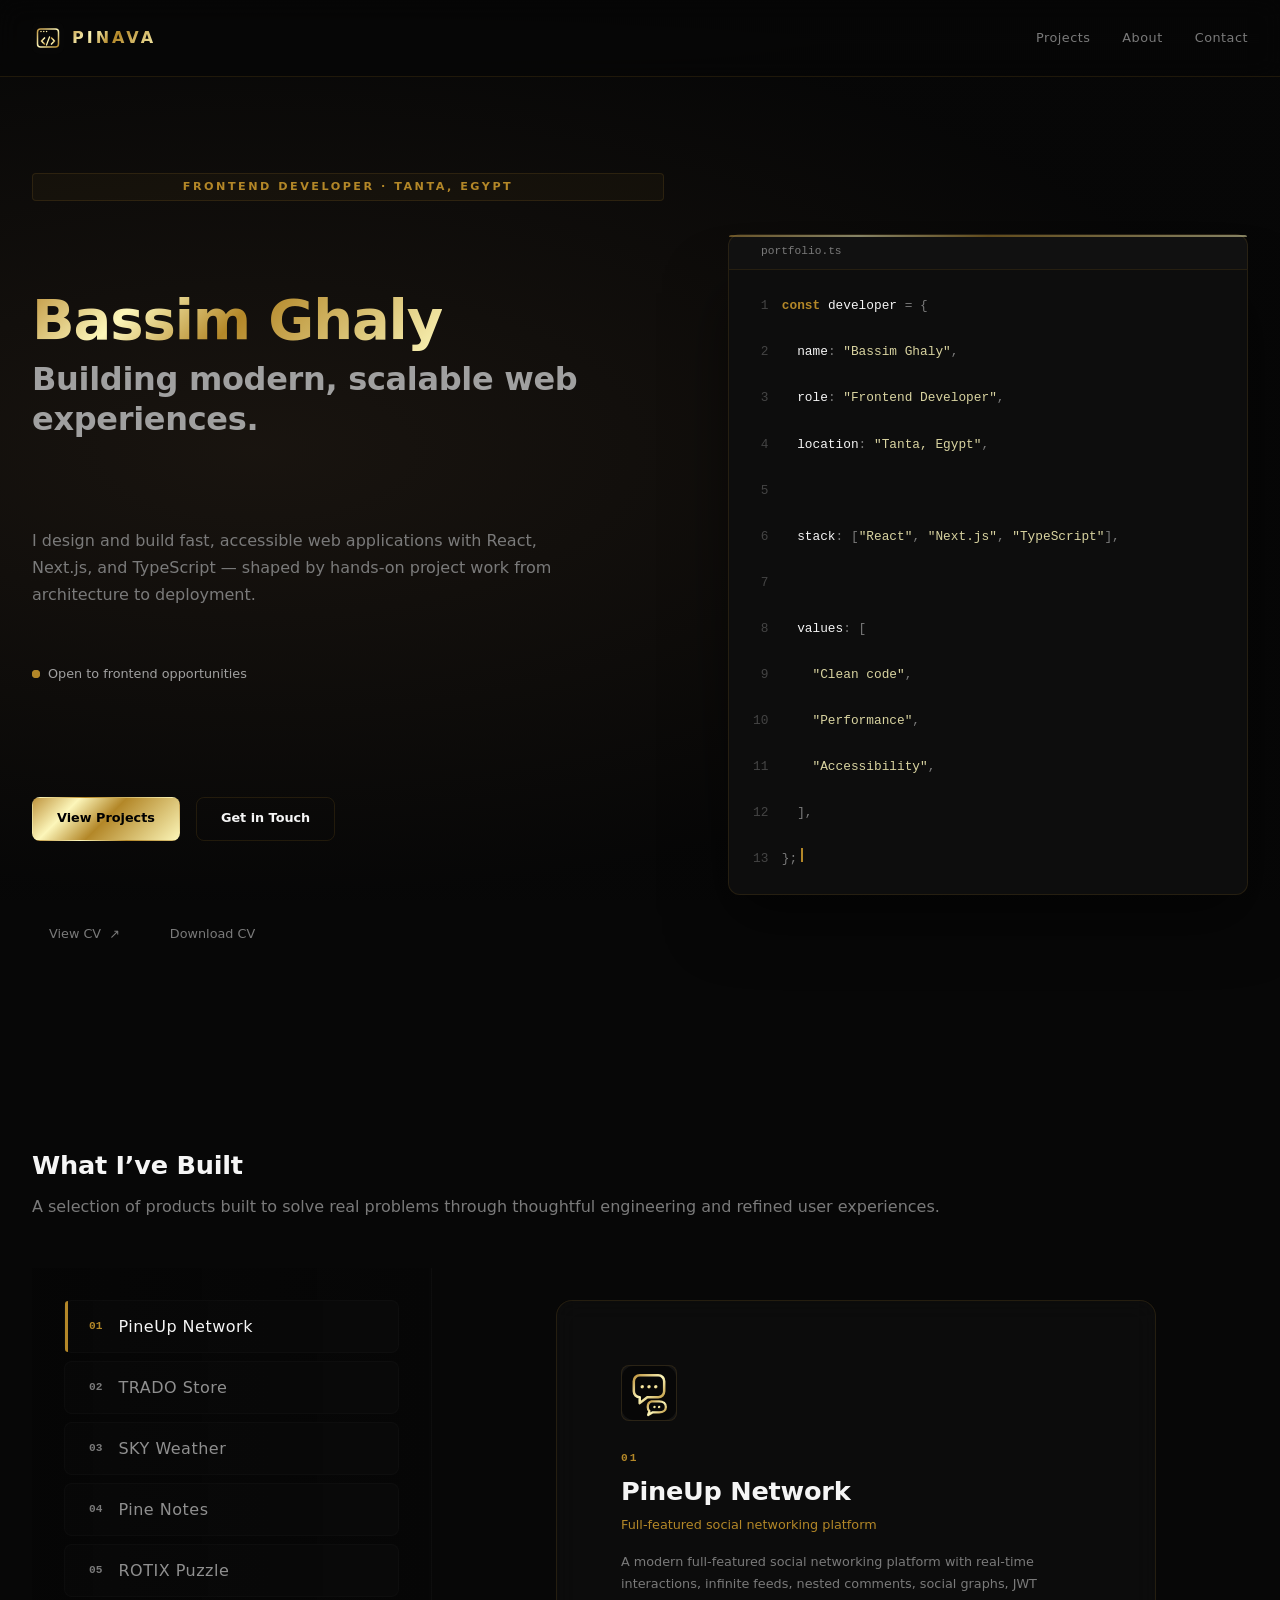
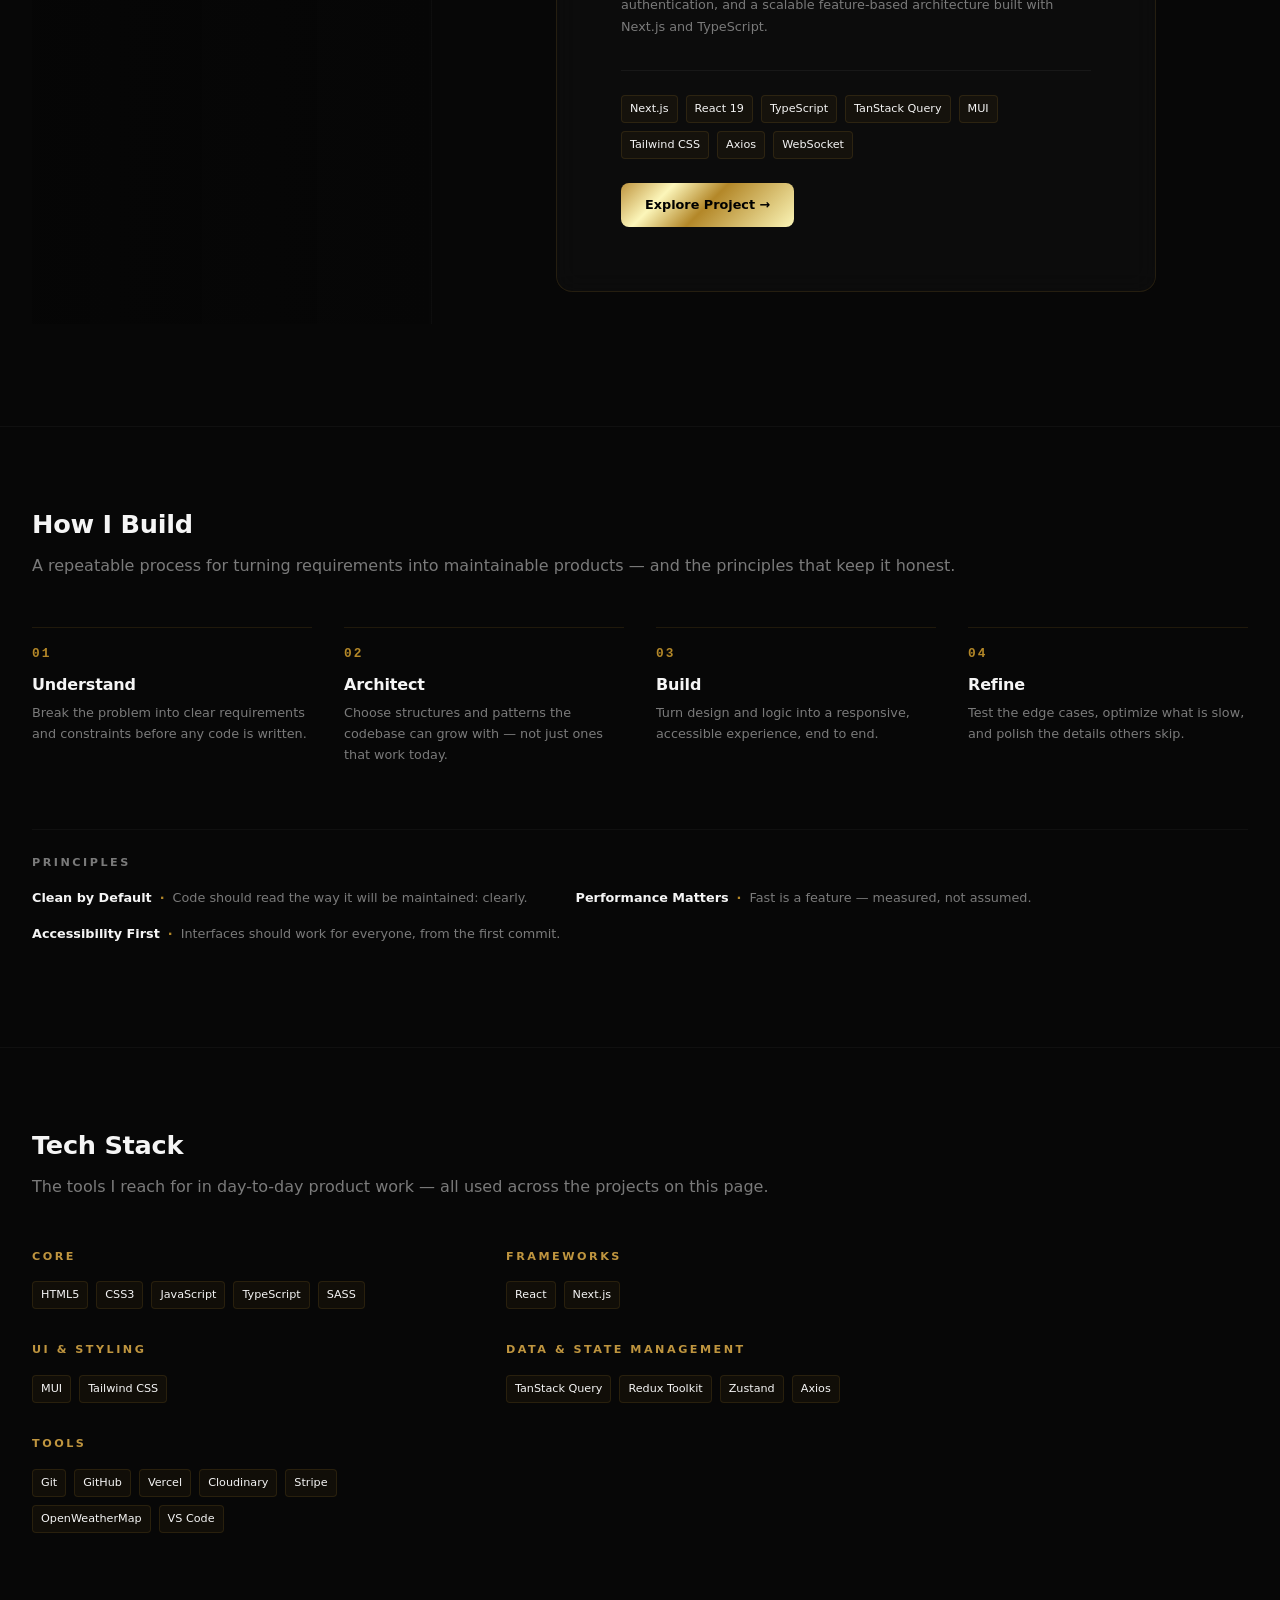
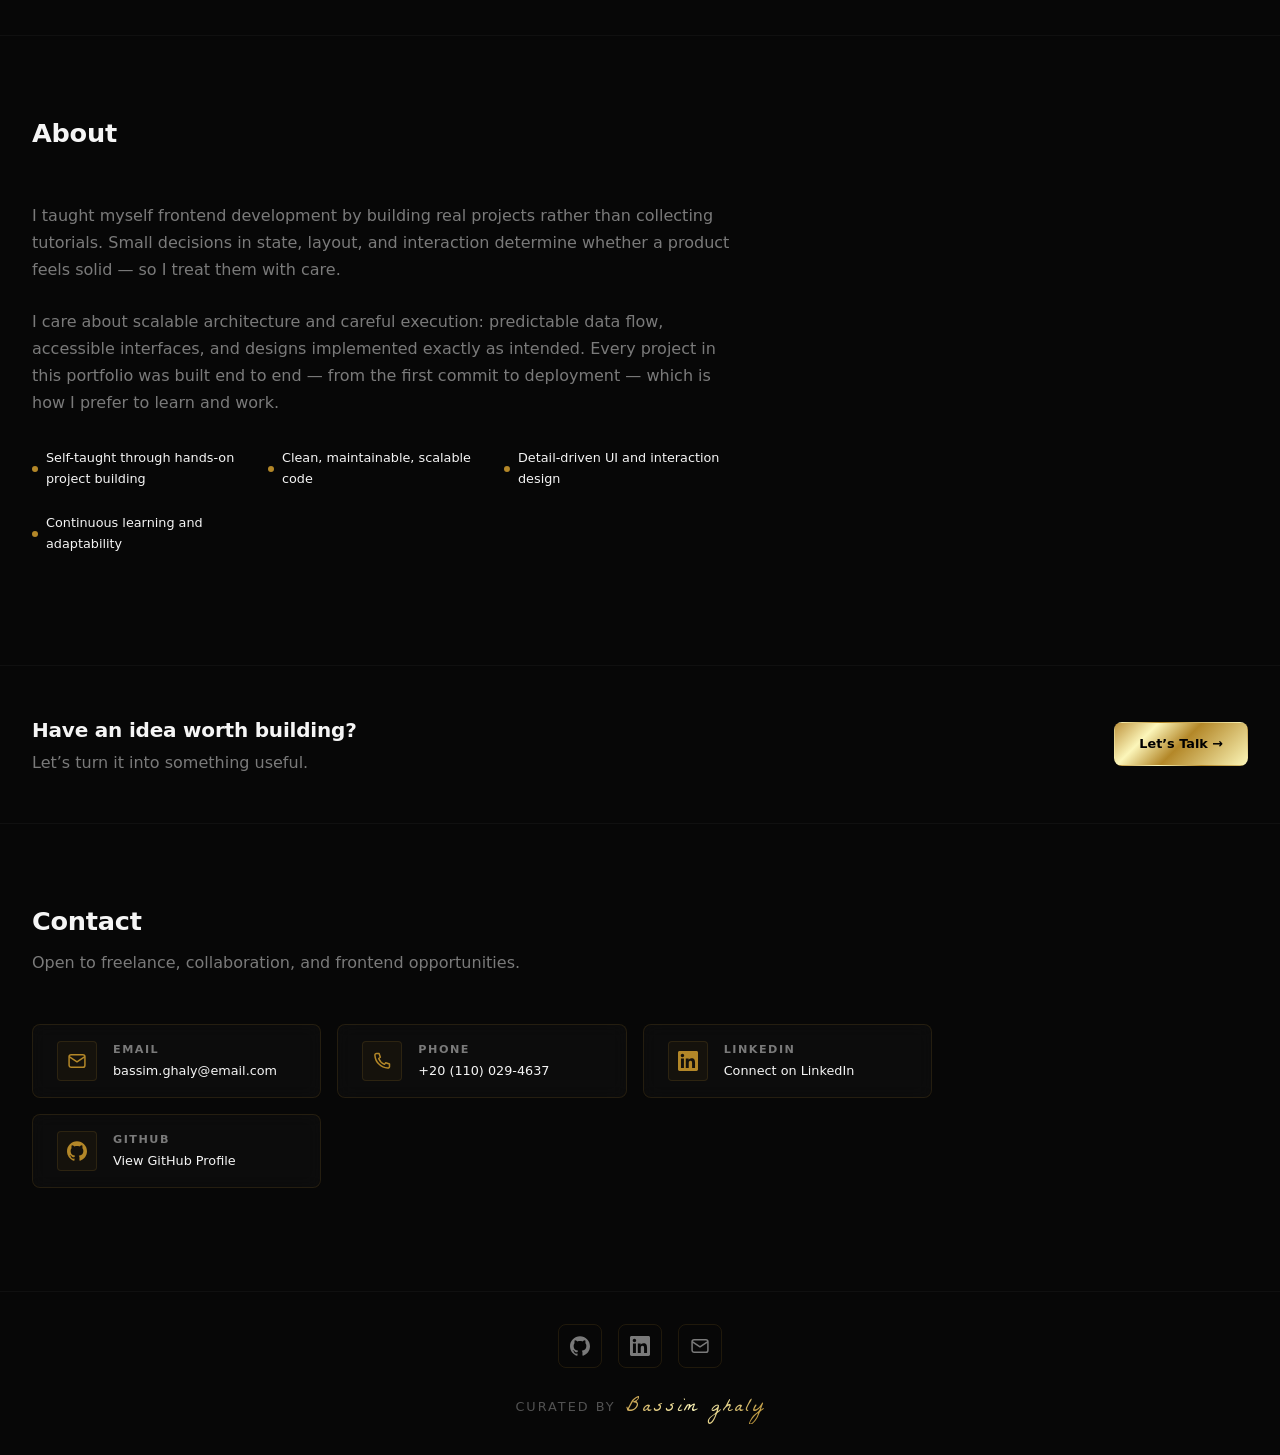
==== index.html @ 9924bfe8 "refactor(css): split styles into architecture layers and add visual polish" ====
<!DOCTYPE html>
<html lang="en" dir="ltr">
<head>
    <meta charset="UTF-8">
    <meta name="viewport" content="width=device-width, initial-scale=1.0, viewport-fit=cover">
    <title>Pinava — Frontend Developer Portfolio</title>
    <meta name="description" content="Pinava is the personal portfolio of Bassim Ghaly, a Frontend Developer based in Tanta, Egypt, building modern, scalable web experiences with React, Next.js, and TypeScript.">
    <meta name="author" content="Bassim Ghaly">
    <meta name="robots" content="index, follow">
    <link rel="canonical" href="https://pinava-curator.vercel.app/">
    <link rel="icon" type="image/svg+xml" href="assets/favicon.svg">
    <link rel="apple-touch-icon" href="assets/favicon.svg">
    <meta name="theme-color" content="#0a0a0a">
    <meta name="color-scheme" content="dark">
    <meta property="og:type" content="website">
    <meta property="og:url" content="https://pinava-curator.vercel.app/">
    <meta property="og:title" content="Pinava — Frontend Developer Portfolio">
    <meta property="og:description" content="Personal portfolio of Bassim Ghaly, a Frontend Developer building modern, scalable web experiences.">
    <meta property="og:image" content="/assets/favicon.svg">
    <meta property="og:image:alt" content="Pinava Logo">
    <meta property="og:site_name" content="Pinava">
    <meta property="og:locale" content="en_US">
    <meta name="twitter:card" content="summary">
    <meta name="twitter:title" content="Pinava — Frontend Developer Portfolio">
    <meta name="twitter:description" content="Personal portfolio of Bassim Ghaly, a Frontend Developer building modern, scalable web experiences.">
    <meta name="twitter:image" content="/assets/favicon.svg">
    <meta name="twitter:image:alt" content="Pinava Logo">
    <link rel="stylesheet" href="css/base.css">
    <link rel="stylesheet" href="css/layout.css">
    <link rel="stylesheet" href="css/sections.css">
    <link rel="stylesheet" href="css/responsive.css">
    <script type="application/ld+json">
    {
        "@context": "https://schema.org",
        "@graph": [
            {
                "@type": "Person",
                "@id": "https://pinava-curator.vercel.app/#person",
                "name": "Bassim Ghaly",
                "url": "https://pinava-curator.vercel.app/",
                "email": "mailto:bassim.ghaly@email.com",
                "sameAs": [
                    "https://github.com/bassim-ghaly-14",
                    "https://www.linkedin.com/in/bassim-ghaly-b98536398"
                ],
                "jobTitle": "Frontend Developer"
            },
            {
                "@type": "WebSite",
                "@id": "https://pinava-curator.vercel.app/#website",
                "url": "https://pinava-curator.vercel.app/",
                "name": "Pinava",
                "description": "Personal portfolio of Bassim Ghaly, a frontend developer building modern web interfaces.",
                "publisher": { "@id": "https://pinava-curator.vercel.app/#person" }
            }
        ]
    }
    </script>
</head>
<body>

    <!--
        PAGE ARCHITECTURE — every section below is intentionally static markup in
        this single document. Partials are NOT fetched at runtime: that would delay
        FCP/LCP, hide content until JS runs (the .reveal/.reveal-stagger observer
        only registers elements present at load), and break no-JS/SEO behavior.

        body
        ├── .bg-overlay / .skip-link
        ├── <header> — brand + primary nav (data-nav -> app.js scroll highlight)
        ├── <main>
        │   ├── #hero        — intro, CV actions, MacBook editor (static, design-approved)
        │   ├── #projects    — JS mount points (#geometricMenu, #glassPresenter, #mobileGrid)
        │   ├── #how-i-build · #tech-stack · #about · contact CTA · #contact (static)
        ├── <footer> — social links
        └── #projectViewer   — modal; REQUIRED in initial HTML (app.js binds to it directly)
    -->

    <div class="bg-overlay"></div>

    <a href="#main-content" class="skip-link">Skip to content</a>

    <!-- HEADER / PRIMARY NAV — .header-nav-link[data-nav] ids (#projects/#about/#contact)
         are matched against section[id] by app.js initNavActiveState(). -->
    <header class="site-header reveal">
        <div class="header-inner">
            <a href="#hero" class="header-brand" aria-label="Pinava home">
                <img src="assets/favicon.svg" alt="" class="header-logo" width="32" height="32">
                <span class="header-brand-text">PINAVA</span>
            </a>
            <nav class="header-nav" aria-label="Primary">
                <a href="#projects" class="header-nav-link" data-nav="projects">Projects</a>
                <a href="#about" class="header-nav-link" data-nav="about">About</a>
                <a href="#contact" class="header-nav-link" data-nav="contact">Contact</a>
            </nav>
        </div>
    </header>

    <main id="main-content" class="site-main">

        <!-- HERO — static intro, CV actions, and the "portfolio.ts" MacBook editor
             (hand-tokenized spans + blinking .editor-caret). Desktop composition and
             320px stacking are design-approved: do not restructure. -->
        <section id="hero" class="hero" aria-labelledby="hero-heading">
            <div class="hero-inner reveal-stagger">
                <p class="hero-eyebrow">Frontend Developer · Tanta, Egypt</p>
                <h1 id="hero-heading" class="hero-title">
                    <span class="hero-name">Bassim Ghaly</span>
                    <span class="hero-title-statement">Building modern, scalable web experiences.</span>
                </h1>
                <p class="hero-subtitle">
                    I design and build fast, accessible web applications with React, Next.js, and TypeScript —
                    shaped by hands-on project work from architecture to deployment.
                </p>
                <p class="hero-availability">
                    <span class="availability-dot" aria-hidden="true"></span>
                    Open to frontend opportunities
                </p>
                <div class="hero-actions">
                    <a href="#projects" class="btn btn-primary">View Projects</a>
                    <a href="#contact" class="btn btn-secondary">Get in Touch</a>
                </div>
                <div class="hero-cv-actions">
                    <a href="cv/cv.pdf" target="_blank" rel="noopener noreferrer" class="btn btn-secondary">View CV <span aria-hidden="true">&nearr;</span><span class="visually-hidden">(opens in a new tab)</span></a>
                    <a href="cv/cv.pdf" class="btn btn-secondary" download="cv.pdf">Download CV</a>
                </div>

                <div class="hero-editor" aria-hidden="true">
                    <div class="editor-chrome">
                        <div class="editor-dots">
                            <span class="editor-dot"></span>
                            <span class="editor-dot"></span>
                            <span class="editor-dot"></span>
                        </div>
                        <span class="editor-title">portfolio.ts</span>
                    </div>
                    <pre class="editor-code"><code><span class="code-line"><span class="line-num"> 1</span><span class="tok-kw">const</span> <span class="tok-var">developer</span> <span class="tok-punc">=</span> <span class="tok-punc">{</span></span>
<span class="code-line"><span class="line-num"> 2</span>  <span class="tok-prop">name</span><span class="tok-punc">:</span> <span class="tok-str">"Bassim Ghaly"</span><span class="tok-punc">,</span></span>
<span class="code-line"><span class="line-num"> 3</span>  <span class="tok-prop">role</span><span class="tok-punc">:</span> <span class="tok-str">"Frontend Developer"</span><span class="tok-punc">,</span></span>
<span class="code-line"><span class="line-num"> 4</span>  <span class="tok-prop">location</span><span class="tok-punc">:</span> <span class="tok-str">"Tanta, Egypt"</span><span class="tok-punc">,</span></span>
<span class="code-line"><span class="line-num"> 5</span></span>
<span class="code-line"><span class="line-num"> 6</span>  <span class="tok-prop">stack</span><span class="tok-punc">:</span> <span class="tok-punc">[</span><span class="tok-str">"React"</span><span class="tok-punc">,</span> <span class="tok-str">"Next.js"</span><span class="tok-punc">,</span> <span class="tok-str">"TypeScript"</span><span class="tok-punc">],</span></span>
<span class="code-line"><span class="line-num"> 7</span></span>
<span class="code-line"><span class="line-num"> 8</span>  <span class="tok-prop">values</span><span class="tok-punc">:</span> <span class="tok-punc">[</span></span>
<span class="code-line"><span class="line-num"> 9</span>    <span class="tok-str">"Clean code"</span><span class="tok-punc">,</span></span>
<span class="code-line"><span class="line-num">10</span>    <span class="tok-str">"Performance"</span><span class="tok-punc">,</span></span>
<span class="code-line"><span class="line-num">11</span>    <span class="tok-str">"Accessibility"</span><span class="tok-punc">,</span></span>
<span class="code-line"><span class="line-num">12</span>  <span class="tok-punc">],</span></span>
<span class="code-line"><span class="line-num">13</span><span class="tok-punc">};</span><span class="editor-caret" aria-hidden="true"></span></span></code></pre>
                </div>
            </div>
        </section>

        <!-- PROJECTS — desktop registry (#geometricMenu) and presenter fields
             (#projectIndex/#projectTitle/#projectTagline/#projectDesc/#projectFavicon/
             #techTags/#launchShowroomBtn) plus mobile grid (#mobileGrid) are populated
             by js/app.js from js/projects.js. These mount points must exist before the
             deferred scripts run. <noscript> below is the no-JS fallback. -->
        <section id="projects" class="projects-section" aria-labelledby="projects-heading">
            <div class="section-header reveal">
                <h2 id="projects-heading" class="section-title">What I’ve Built</h2>
                <p class="section-subtitle">A selection of products built to solve real problems through thoughtful engineering and refined user experiences.</p>
            </div>

            <div class="showcase-area">
                <aside class="sidebar-controls">
                    <nav class="geometric-menu" id="geometricMenu" aria-label="Project list"></nav>
                </aside>

                <section class="details-display" id="detailsDisplay">
                    <div class="glass-presenter-card" id="glassPresenter">
                        <div class="presenter-body">
                            <div class="presenter-favicon-wrap">
                                <img src="" alt="" class="presenter-favicon" id="projectFavicon" width="48" height="48">
                            </div>
                            <span class="project-index-badge" id="projectIndex">01</span>
                            <h3 class="presenter-title" id="projectTitle">Project Title</h3>
                            <p class="presenter-tagline" id="projectTagline"></p>
                            <p class="presenter-desc" id="projectDesc">Select a project from the registry menu to view its details.</p>
                        </div>
                        <div class="presenter-footer">
                            <div class="tech-tags-container" id="techTags" aria-label="Technologies used"></div>
                            <button class="action-trigger-btn" id="launchShowroomBtn" type="button">Explore Project &rarr;</button>
                        </div>
                    </div>
                </section>
            </div>

            <div class="mobile-projects-list" id="mobileList">
                <noscript>
                    <p class="empty-state">JavaScript is disabled — project details cannot be displayed. Visit the live sites from the links in each project's repository.</p>
                </noscript>
                <div class="mobile-grid" id="mobileGrid"></div>
            </div>
        </section>

        <!-- HOW I BUILD — static 4-step process + principles strip. -->
        <section id="how-i-build" class="how-build-section" aria-labelledby="how-build-heading">
            <div class="section-header reveal">
                <h2 id="how-build-heading" class="section-title">How I Build</h2>
                <p class="section-subtitle">A repeatable process for turning requirements into maintainable products — and the principles that keep it honest.</p>
            </div>
            <ol class="process-grid reveal">
                <li class="process-step">
                    <span class="process-number" aria-hidden="true">01</span>
                    <h3 class="process-title">Understand</h3>
                    <p class="process-text">Break the problem into clear requirements and constraints before any code is written.</p>
                </li>
                <li class="process-step">
                    <span class="process-number" aria-hidden="true">02</span>
                    <h3 class="process-title">Architect</h3>
                    <p class="process-text">Choose structures and patterns the codebase can grow with — not just ones that work today.</p>
                </li>
                <li class="process-step">
                    <span class="process-number" aria-hidden="true">03</span>
                    <h3 class="process-title">Build</h3>
                    <p class="process-text">Turn design and logic into a responsive, accessible experience, end to end.</p>
                </li>
                <li class="process-step">
                    <span class="process-number" aria-hidden="true">04</span>
                    <h3 class="process-title">Refine</h3>
                    <p class="process-text">Test the edge cases, optimize what is slow, and polish the details others skip.</p>
                </li>
            </ol>
            <div class="principles reveal">
                <h3 class="principles-title">Principles</h3>
                <ul class="principles-list">
                    <li class="principle">
                        <span class="principle-name">Clean by Default</span>
                        <span class="principle-desc">Code should read the way it will be maintained: clearly.</span>
                    </li>
                    <li class="principle">
                        <span class="principle-name">Performance Matters</span>
                        <span class="principle-desc">Fast is a feature — measured, not assumed.</span>
                    </li>
                    <li class="principle">
                        <span class="principle-name">Accessibility First</span>
                        <span class="principle-desc">Interfaces should work for everyone, from the first commit.</span>
                    </li>
                </ul>
            </div>
        </section>

        <!-- TECH STACK — static, grouped tags, no JS required. -->
        <section id="tech-stack" class="tech-stack-section" aria-labelledby="tech-stack-heading">
            <div class="section-header reveal">
                <h2 id="tech-stack-heading" class="section-title">Tech Stack</h2>
                <p class="section-subtitle">The tools I reach for in day-to-day product work — all used across the projects on this page.</p>
            </div>
            <div class="stack-groups reveal">
                <div class="stack-group">
                    <h3 class="stack-group-title">Core</h3>
                    <ul class="stack-tags">
                        <li class="tech-tag">HTML5</li>
                        <li class="tech-tag">CSS3</li>
                        <li class="tech-tag">JavaScript</li>
                        <li class="tech-tag">TypeScript</li>
                        <li class="tech-tag">SASS</li>
                    </ul>
                </div>
                <div class="stack-group">
                    <h3 class="stack-group-title">Frameworks</h3>
                    <ul class="stack-tags">
                        <li class="tech-tag">React</li>
                        <li class="tech-tag">Next.js</li>
                    </ul>
                </div>
                <div class="stack-group">
                    <h3 class="stack-group-title">UI &amp; Styling</h3>
                    <ul class="stack-tags">
                        <li class="tech-tag">MUI</li>
                        <li class="tech-tag">Tailwind CSS</li>
                    </ul>
                </div>
                <div class="stack-group">
                    <h3 class="stack-group-title">Data &amp; State Management</h3>
                    <ul class="stack-tags">
                        <li class="tech-tag">TanStack Query</li>
                        <li class="tech-tag">Redux Toolkit</li>
                        <li class="tech-tag">Zustand</li>
                        <li class="tech-tag">Axios</li>
                    </ul>
                </div>
                <div class="stack-group">
                    <h3 class="stack-group-title">Tools</h3>
                    <ul class="stack-tags">
                        <li class="tech-tag">Git</li>
                        <li class="tech-tag">GitHub</li>
                        <li class="tech-tag">Vercel</li>
                        <li class="tech-tag">Cloudinary</li>
                        <li class="tech-tag">Stripe</li>
                        <li class="tech-tag">OpenWeatherMap</li>
                        <li class="tech-tag">VS Code</li>
                    </ul>
                </div>
            </div>
        </section>

        <!-- ABOUT — static bio + highlights list. -->
        <section id="about" class="about-section" aria-labelledby="about-heading">
            <div class="section-header reveal">
                <h2 id="about-heading" class="section-title">About</h2>
            </div>
            <div class="about-inner">
                <p class="about-text">
                    I taught myself frontend development by building real projects rather than collecting tutorials.
                    Small decisions in state, layout, and interaction determine whether a product feels solid —
                    so I treat them with care.
                </p>
                <p class="about-text">
                    I care about scalable architecture and careful execution: predictable data flow, accessible
                    interfaces, and designs implemented exactly as intended. Every project in this portfolio was built
                    end to end — from the first commit to deployment — which is how I prefer to learn and work.
                </p>
                <ul class="about-list">
                    <li>Self-taught through hands-on project building</li>
                    <li>Clean, maintainable, scalable code</li>
                    <li>Detail-driven UI and interaction design</li>
                    <li>Continuous learning and adaptability</li>
                </ul>
            </div>
        </section>

        <!-- CONTACT CTA — transition banner linking down to #contact. -->
        <div class="contact-cta reveal" aria-labelledby="cta-heading">
            <div class="cta-content">
                <h2 id="cta-heading" class="cta-title">Have an idea worth building?</h2>
                <p class="cta-text">Let’s turn it into something useful.</p>
            </div>
            <a href="#contact" class="btn btn-primary cta-action">Let’s Talk &rarr;</a>
        </div>

        <!-- CONTACT — static cards: email, phone, LinkedIn, GitHub. -->
        <section id="contact" class="contact-section" aria-labelledby="contact-heading">
            <div class="section-header reveal">
                <h2 id="contact-heading" class="section-title">Contact</h2>
                <p class="section-subtitle">Open to freelance, collaboration, and frontend opportunities.</p>
            </div>
            <div class="contact-inner">
                <div class="contact-grid">
                    <a href="mailto:bassim.ghaly@email.com" class="contact-card">
                        <span class="contact-icon" aria-hidden="true">
                            <svg viewBox="0 0 24 24" fill="none" stroke="currentColor" stroke-width="1.8" stroke-linecap="round" stroke-linejoin="round">
                                <rect x="2.5" y="4.5" width="19" height="15" rx="2.5"></rect>
                                <path d="M3 7l9 6 9-6"></path>
                            </svg>
                        </span>
                        <span class="contact-card-body">
                            <span class="contact-label">Email</span>
                            <span class="contact-value">bassim.ghaly@email.com</span>
                        </span>
                    </a>
                    <a href="tel:+201100294637" class="contact-card">
                        <span class="contact-icon" aria-hidden="true">
                            <svg viewBox="0 0 24 24" fill="none" stroke="currentColor" stroke-width="1.8" stroke-linecap="round" stroke-linejoin="round">
                                <path d="M5.5 3h3l1.5 4.5-2 1.5a12.5 12.5 0 0 0 7 7l1.5-2 4.5 1.5v3a2 2 0 0 1-2.2 2A16.5 16.5 0 0 1 3.5 5.2 2 2 0 0 1 5.5 3z"></path>
                            </svg>
                        </span>
                        <span class="contact-card-body">
                            <span class="contact-label">Phone</span>
                            <span class="contact-value">+20 (110) 029-4637</span>
                        </span>
                    </a>
                    <a href="https://www.linkedin.com/in/bassim-ghaly-b98536398" class="contact-card" target="_blank" rel="noopener noreferrer">
                        <span class="contact-icon" aria-hidden="true">
                            <svg viewBox="0 0 24 24" fill="currentColor">
                                <path d="M20.447 20.452h-3.554v-5.569c0-1.328-.027-3.037-1.852-3.037-1.853 0-2.136 1.445-2.136 2.939v5.667H9.351V9h3.414v1.561h.046c.477-.9 1.637-1.85 3.37-1.85 3.601 0 4.267 2.37 4.267 5.455v6.286zM5.337 7.433c-1.144 0-2.063-.926-2.063-2.065 0-1.138.92-2.063 2.063-2.063 1.14 0 2.064.925 2.064 2.063 0 1.139-.925 2.065-2.064 2.065zm1.782 13.019H3.555V9h3.564v11.452zM22.225 0H1.771C.792 0 0 .774 0 1.729v20.542C0 23.227.792 24 1.771 24h20.451C23.2 24 24 23.227 24 22.271V1.729C24 .774 23.2 0 22.222 0h.003z"></path>
                            </svg>
                        </span>
                        <span class="contact-card-body">
                            <span class="contact-label">LinkedIn</span>
                            <span class="contact-value">Connect on LinkedIn</span>
                        </span>
                    </a>
                    <a href="https://github.com/bassim-ghaly-14" class="contact-card" target="_blank" rel="noopener noreferrer">
                        <span class="contact-icon" aria-hidden="true">
                            <svg viewBox="0 0 24 24" fill="currentColor">
                                <path d="M12 .297c-6.63 0-12 5.373-12 12 0 5.303 3.438 9.8 8.205 11.385.6.113.82-.258.82-.577 0-.285-.01-1.04-.015-2.04-3.338.724-4.042-1.61-4.042-1.61C4.422 18.07 3.633 17.7 3.633 17.7c-1.087-.744.084-.729.084-.729 1.205.084 1.838 1.236 1.838 1.236 1.07 1.835 2.809 1.305 3.495.998.108-.776.417-1.305.76-1.605-2.665-.3-5.466-1.332-5.466-5.93 0-1.31.465-2.38 1.235-3.22-.135-.303-.54-1.523.105-3.176 0 0 1.005-.322 3.3 1.23.96-.267 1.98-.399 3-.405 1.02.006 2.04.138 3 .405 2.28-1.552 3.285-1.23 3.285-1.23.645 1.653.24 2.873.12 3.176.765.84 1.23 1.91 1.23 3.22 0 4.61-2.805 5.625-5.475 5.92.42.36.81 1.096.81 2.22 0 1.606-.015 2.896-.015 3.286 0 .315.21.69.825.57C20.565 22.092 24 17.592 24 12.297c0-6.627-5.373-12-12-12"></path>
                            </svg>
                        </span>
                        <span class="contact-card-body">
                            <span class="contact-label">GitHub</span>
                            <span class="contact-value">View GitHub Profile</span>
                        </span>
                    </a>
                </div>
            </div>
        </section>

    </main>

    <!-- FOOTER — social links + signature. -->
    <footer class="site-footer">
        <div class="footer-inner">
            <ul class="footer-social" aria-label="Social profiles">
                <li>
                    <a href="https://github.com/bassim-ghaly-14" class="footer-social-link" target="_blank" rel="noopener noreferrer" aria-label="GitHub profile">
                        <svg viewBox="0 0 24 24" fill="currentColor" aria-hidden="true">
                            <path d="M12 .297c-6.63 0-12 5.373-12 12 0 5.303 3.438 9.8 8.205 11.385.6.113.82-.258.82-.577 0-.285-.01-1.04-.015-2.04-3.338.724-4.042-1.61-4.042-1.61C4.422 18.07 3.633 17.7 3.633 17.7c-1.087-.744.084-.729.084-.729 1.205.084 1.838 1.236 1.838 1.236 1.07 1.835 2.809 1.305 3.495.998.108-.776.417-1.305.76-1.605-2.665-.3-5.466-1.332-5.466-5.93 0-1.31.465-2.38 1.235-3.22-.135-.303-.54-1.523.105-3.176 0 0 1.005-.322 3.3 1.23.96-.267 1.98-.399 3-.405 1.02.006 2.04.138 3 .405 2.28-1.552 3.285-1.23 3.285-1.23.645 1.653.24 2.873.12 3.176.765.84 1.23 1.91 1.23 3.22 0 4.61-2.805 5.625-5.475 5.92.42.36.81 1.096.81 2.22 0 1.606-.015 2.896-.015 3.286 0 .315.21.69.825.57C20.565 22.092 24 17.592 24 12.297c0-6.627-5.373-12-12-12"></path>
                        </svg>
                    </a>
                </li>
                <li>
                    <a href="https://www.linkedin.com/in/bassim-ghaly-b98536398" class="footer-social-link" target="_blank" rel="noopener noreferrer" aria-label="LinkedIn profile">
                        <svg viewBox="0 0 24 24" fill="currentColor" aria-hidden="true">
                            <path d="M20.447 20.452h-3.554v-5.569c0-1.328-.027-3.037-1.852-3.037-1.853 0-2.136 1.445-2.136 2.939v5.667H9.351V9h3.414v1.561h.046c.477-.9 1.637-1.85 3.37-1.85 3.601 0 4.267 2.37 4.267 5.455v6.286zM5.337 7.433c-1.144 0-2.063-.926-2.063-2.065 0-1.138.92-2.063 2.063-2.063 1.14 0 2.064.925 2.064 2.063 0 1.139-.925 2.065-2.064 2.065zm1.782 13.019H3.555V9h3.564v11.452zM22.225 0H1.771C.792 0 0 .774 0 1.729v20.542C0 23.227.792 24 1.771 24h20.451C23.2 24 24 23.227 24 22.271V1.729C24 .774 23.2 0 22.222 0h.003z"></path>
                        </svg>
                    </a>
                </li>
                <li>
                    <a href="mailto:bassim.ghaly@email.com" class="footer-social-link" aria-label="Send an email">
                        <svg viewBox="0 0 24 24" fill="none" stroke="currentColor" stroke-width="1.8" stroke-linecap="round" stroke-linejoin="round" aria-hidden="true">
                            <rect x="2.5" y="4.5" width="19" height="15" rx="2.5"></rect>
                            <path d="M3 7l9 6 9-6"></path>
                        </svg>
                    </a>
                </li>
            </ul>
            <p class="curator-signature">
                Curated by <span class="signature-handwritten">Bassim ghaly</span>
            </p>
        </div>
    </footer>

    <!-- PROJECT VIEWER MODAL — app.js binds the focus trap, Escape handling, iframe
         lifecycle (lazy src, load timeout, fallback, cleanup) and scroll locking
         directly to these nodes, some without null guards. This markup MUST remain
         in the initial document; do not move it into a runtime-fetched partial. -->
    <div class="project-viewer" id="projectViewer" role="dialog" aria-modal="true" aria-labelledby="viewedProjectTitle" aria-hidden="true">
        <button class="close-btn" id="closeViewer" type="button" aria-label="Close viewer">&times;</button>

        <div class="viewer-content">
            <div class="preview-frame">
                <div class="preview-frame-header" aria-hidden="true">
                    <div class="preview-frame-dots">
                        <span class="preview-dot"></span>
                        <span class="preview-dot"></span>
                        <span class="preview-dot"></span>
                    </div>
                    <span class="preview-frame-label">Live Preview</span>
                    <span class="preview-frame-status"><span class="preview-status-dot"></span>Live</span>
                </div>
                <div class="iframe-wrapper">
                    <iframe id="projectIframe" title="Project Live Preview" loading="lazy" referrerpolicy="no-referrer" sandbox="allow-scripts allow-same-origin allow-forms allow-popups"></iframe>
                    <div class="iframe-loader" id="iframeLoader" hidden>Loading preview...</div>
                    <div class="iframe-fallback" id="iframeFallback" hidden>
                        <p>Live preview unavailable in embedded mode.</p>
                        <a href="#" id="iframeFallbackLink" target="_blank" rel="noopener noreferrer" class="btn btn-primary">Open Live Site</a>
                    </div>
                </div>
            </div>

            <div class="project-details">
                <h3 id="viewedProjectTitle">Project Title</h3>
                <p id="viewedProjectDesc">Project description.</p>
                <div class="viewer-case-study" id="viewerCaseStudy" hidden></div>
                <div class="project-links">
                    <a href="#" id="liveLink" target="_blank" rel="noopener noreferrer" class="btn btn-primary">Launch Live Site</a>
                    <a href="#" id="repoLink" target="_blank" rel="noopener noreferrer" class="btn btn-secondary">View GitHub</a>
                </div>
            </div>
        </div>
    </div>

    <script src="js/projects.js" defer></script>
    <script src="js/app.js" defer></script>
</body>
</html>
---- css/base.css ----
/* ============================================================
   PINAVA — base.css
   Foundation: @font-face, design tokens, reset, accessibility,
   motion/reveal system, custom scrollbar, selection, utilities.
   Loaded FIRST. Section styles: layout.css -> sections.css -> responsive.css
   ============================================================ */
/* --- Self-hosted Font (La Belle Aurore, latin subset only) --- */
@font-face {
    font-family: 'La Belle Aurore';
    font-style: normal;
    font-weight: 400;
    font-display: swap;
    src: url('../assets/fonts/la-belle-aurore-latin.woff2') format('woff2');
    unicode-range: U+0000-00FF, U+0131, U+0152-0153, U+02BB-02BC, U+02C6, U+02DA, U+02DC, U+0304, U+0308, U+0329, U+2000-206F, U+20AC, U+2122, U+2191, U+2193, U+2212, U+2215, U+FEFF, U+FFFD;
}

/* --- Global Design Tokens --- */
:root {
    /* Color Palette */
    --color-bg: #070707;
    --color-surface: rgba(20, 20, 20, 0.4);
    --color-surface-solid: #0d0d0d;
    --color-surface-elevated: #111111;
    --color-border: rgba(179, 135, 40, 0.15);
    --color-border-strong: rgba(179, 135, 40, 0.3);

    /* Gold Palette */
    --gold-primary: linear-gradient(135deg, #bf953f 0%, #fcf6ba 25%, #b38728 50%, #fbf5b7 100%);
    --gold-solid: #b38728;
    --gold-light: #fcf6ba;
    --gold-muted: #bf953f;

    /* Text Colors */
    --color-text: #f5f5f5;
    --color-text-secondary: #a0a0a0;
    --color-text-muted: #7a7a7a;
    --color-text-dim: #5a5a5a;

    /* Focus Ring */
    --color-focus: #b38728;

    /* Spacing Scale */
    --space-xs: 0.25rem;
    --space-sm: 0.5rem;
    --space-md: 1rem;
    --space-lg: 1.5rem;
    --space-xl: 2rem;
    --space-2xl: 3rem;
    --space-3xl: 4rem;
    --space-4xl: 6rem;

    /* Border Radius */
    --radius-sm: 4px;
    --radius-md: 8px;
    --radius-lg: 12px;
    --radius-xl: 16px;

    /* Typography Scale */
    --text-xs: clamp(0.7rem, 0.65vw, 0.75rem);
    --text-sm: clamp(0.8rem, 0.75vw, 0.875rem);
    --text-base: clamp(0.9rem, 0.85vw, 1rem);
    --text-md: clamp(1rem, 1vw, 1.125rem);
    --text-lg: clamp(1.25rem, 1.5vw, 1.5rem);
    --text-xl: clamp(1.5rem, 2vw, 2rem);
    --text-2xl: clamp(2rem, 4vw, 3rem);
    --text-3xl: clamp(2.5rem, 5vw, 3.5rem);

    /* Transitions */
    --ease-out: cubic-bezier(0.25, 1, 0.5, 1);
    --ease-in-out: cubic-bezier(0.4, 0, 0.2, 1);
    --duration-fast: 0.2s;
    --duration-normal: 0.3s;
    --duration-slow: 0.5s;

    /* Layout */
    --max-width: 1400px;
    --header-height: 72px;

    /* Scrollbar (dark track, restrained gold thumb) */
    --scrollbar-thumb: rgba(179, 135, 40, 0.45);
    --scrollbar-thumb-hover: rgba(179, 135, 40, 0.75);

    /* Legacy aliases (for backward compatibility) */
    --bg-dark: var(--color-bg);
    --card-bg: var(--color-surface);
    --text-light: var(--color-text);
    --text-muted: var(--color-text-muted);
    --border-glass: var(--color-border);
}

*,
*::before,
*::after {
    box-sizing: border-box;
    margin: 0;
    padding: 0;
}

html {
    scroll-behavior: smooth;
    -webkit-text-size-adjust: 100%;
}

body {
    background-color: var(--color-bg);
    color: var(--color-text);
    font-family: 'Segoe UI', system-ui, -apple-system, sans-serif;
    font-size: var(--text-base);
    line-height: 1.6;
    min-height: 100vh;
    overflow-x: hidden;
    position: relative;
    -webkit-font-smoothing: antialiased;
    -moz-osx-font-smoothing: grayscale;
}

.bg-overlay {
    position: fixed;
    top: 0;
    left: 0;
    width: 100%;
    height: 100%;
    background: radial-gradient(ellipse at 20% 50%, #1a1510 0%, #070707 70%);
    z-index: -1;
    opacity: 0.95;
}

/* --- Skip Link --- */
.skip-link {
    position: absolute;
    top: -100px;
    left: var(--space-md);
    background: var(--gold-solid);
    color: #000;
    padding: var(--space-sm) var(--space-md);
    border-radius: var(--radius-sm);
    z-index: 1000;
    font-weight: 700;
    font-size: var(--text-sm);
    text-decoration: none;
    transition: top var(--duration-fast) var(--ease-out);
}
.skip-link:focus {
    top: var(--space-md);
}

/* --- Focus States --- */
:focus-visible {
    outline: 2px solid var(--color-focus);
    outline-offset: 2px;
    border-radius: var(--radius-sm);
}

/* --- Visually Hidden (accessible hint text) --- */
.visually-hidden {
    position: absolute;
    width: 1px;
    height: 1px;
    margin: -1px;
    padding: 0;
    overflow: hidden;
    clip: rect(0 0 0 0);
    clip-path: inset(50%);
    white-space: nowrap;
    border: 0;
}

/* --- Scroll Reveal --- */
.reveal {
    opacity: 0;
    transform: translateY(24px);
    transition: opacity 0.6s var(--ease-out), transform 0.6s var(--ease-out);
}

.reveal.revealed {
    opacity: 1;
    transform: translateY(0);
}

/* --- Reduced Motion --- */
@media (prefers-reduced-motion: reduce) {
    *,
    *::before,
    *::after {
        animation-duration: 0.01ms !important;
        animation-iteration-count: 1 !important;
        transition-duration: 0.01ms !important;
        scroll-behavior: auto !important;
    }

    .reveal {
        opacity: 1;
        transform: none;
    }

    .availability-dot::after {
        animation: none;
    }
}

/* --- Custom Scrollbar (Pinava identity: dark track, restrained gold thumb) --- */
html {
    color-scheme: dark;
}

::-webkit-scrollbar {
    width: 12px;
    height: 12px;
}
::-webkit-scrollbar-track {
    background: var(--color-bg);
}
::-webkit-scrollbar-thumb {
    background: var(--scrollbar-thumb);
    border-radius: 8px;
    border: 3px solid var(--color-bg);
}
::-webkit-scrollbar-thumb:hover {
    background: var(--scrollbar-thumb-hover);
}
::-webkit-scrollbar-corner {
    background: var(--color-bg);
}

/* Firefox — restrained width, same dark-track/gold-thumb identity */
* {
    scrollbar-width: thin;
    scrollbar-color: var(--scrollbar-thumb) var(--color-bg);
}

/* --- Selection (subtle gold, readable) --- */
::selection {
    background: rgba(179, 135, 40, 0.35);
    color: var(--color-text);
}
::-moz-selection {
    background: rgba(179, 135, 40, 0.35);
    color: var(--color-text);
}

/* --- Utility --- */
[hidden] {
    display: none !important;
}
body.modal-open {
    overflow: hidden;
}

/* --- Entrance Animation Stagger Helpers --- */
/* --- Entrance Animation Stagger Helpers --- */
.reveal-stagger > * {
    opacity: 0;
    transform: translateY(20px);
    transition: opacity 0.5s var(--ease-out), transform 0.5s var(--ease-out);
}

.reveal-stagger.revealed > *:nth-child(1) { transition-delay: 0ms; }
.reveal-stagger.revealed > *:nth-child(2) { transition-delay: 60ms; }
.reveal-stagger.revealed > *:nth-child(3) { transition-delay: 120ms; }
.reveal-stagger.revealed > *:nth-child(4) { transition-delay: 180ms; }
.reveal-stagger.revealed > *:nth-child(5) { transition-delay: 240ms; }
.reveal-stagger.revealed > *:nth-child(6) { transition-delay: 300ms; }

.reveal-stagger.revealed > * {
    opacity: 1;
    transform: translateY(0);
}
---- css/layout.css ----
/* ============================================================
   PINAVA — layout.css
   Site header/navigation, Hero (incl. desktop-only code editor),
   section headers, and the shared button system.
   Loaded SECOND (after base.css, before sections.css).
   ============================================================ */
/* --- Site Header --- */
.site-header {
    position: sticky;
    top: 0;
    z-index: 50;
    background: rgba(7, 7, 7, 0.85);
    backdrop-filter: blur(12px);
    -webkit-backdrop-filter: blur(12px);
    border-bottom: 1px solid var(--color-border);
    transition: background var(--duration-normal) var(--ease-out),
                border-color var(--duration-normal) var(--ease-out);
}
.header-inner {
    max-width: var(--max-width);
    margin: 0 auto;
    padding: var(--space-md) var(--space-xl);
    display: flex;
    align-items: center;
    justify-content: space-between;
    gap: var(--space-md);
    min-height: var(--header-height);
}
.header-brand {
    display: flex;
    align-items: center;
    gap: var(--space-sm);
    text-decoration: none;
    color: var(--color-text);
    font-weight: 800;
    letter-spacing: 3px;
    font-size: var(--text-md);
    min-height: 44px;
    transition: opacity var(--duration-fast) var(--ease-out);
}
.header-brand:hover {
    opacity: 0.85;
}
.header-brand-text {
    background: var(--gold-primary);
    -webkit-background-clip: text;
    -webkit-text-fill-color: transparent;
    background-clip: text;
}
.header-logo {
    width: 32px;
    height: 32px;
    object-fit: contain;
    transition: transform var(--duration-normal) var(--ease-out);
}
.header-brand:hover .header-logo {
    transform: rotate(-5deg) scale(1.05);
}
.header-nav {
    display: flex;
    gap: var(--space-xl);
}
.header-nav-link {
    position: relative;
    color: var(--color-text-muted);
    text-decoration: none;
    font-size: var(--text-sm);
    font-weight: 500;
    letter-spacing: 0.5px;
    padding: var(--space-sm) 0;
    transition: color var(--duration-fast) var(--ease-out);
}
.header-nav-link::after {
    content: '';
    position: absolute;
    bottom: 0;
    left: 0;
    width: 0;
    height: 2px;
    background: var(--gold-solid);
    transition: width var(--duration-normal) var(--ease-out);
}
.header-nav-link:hover,
.header-nav-link:focus-visible {
    color: var(--color-text);
}
.header-nav-link:hover::after,
.header-nav-link:focus-visible::after {
    width: 100%;
}
.header-nav-link.active {
    color: var(--color-text);
}
.header-nav-link.active::after {
    width: 100%;
}

/* --- Hero --- */
.hero {
    padding: clamp(3rem, 8vw, 6rem) var(--space-xl) clamp(4rem, 10vw, 7rem);
    max-width: var(--max-width);
    margin: 0 auto;
}
.hero-inner {
    max-width: 800px;
}
.hero-eyebrow {
    display: inline-flex;
    align-items: center;
    justify-content: center;
    text-align: center;
    gap: var(--space-sm);
    color: var(--gold-solid);
    font-size: var(--text-xs);
    letter-spacing: 2.5px;
    text-transform: uppercase;
    margin-bottom: var(--space-lg);
    font-weight: 600;
    padding: var(--space-xs) var(--space-md);
    border: 1px solid var(--color-border);
    border-radius: var(--radius-sm);
    background: rgba(179, 135, 40, 0.05);
}
.hero-title {
    font-size: var(--text-3xl);
    font-weight: 800;
    line-height: 1.1;
    margin-bottom: var(--space-lg);
    color: var(--color-text);
    letter-spacing: -0.02em;
}
.hero-name {
    background: var(--gold-primary);
    -webkit-background-clip: text;
    -webkit-text-fill-color: transparent;
    background-clip: text;
}
.hero-title-statement {
    display: block;
    font-size: clamp(1.25rem, 2.5vw, 2rem);
    font-weight: 700;
    line-height: 1.25;
    margin-top: var(--space-sm);
    color: var(--color-text-secondary);
    letter-spacing: -0.01em;
}
.hero-subtitle {
    font-size: var(--text-md);
    color: var(--color-text-muted);
    line-height: 1.7;
    max-width: 560px;
    margin-bottom: var(--space-2xl);
}
.hero-actions {
    display: flex;
    gap: var(--space-md);
    flex-wrap: wrap;
}

/* Secondary CV action row — kept visually lighter than the primary CTAs */
.hero-cv-actions {
    display: flex;
    gap: var(--space-md);
    flex-wrap: wrap;
    margin-top: var(--space-md);
}
.hero-cv-actions .btn {
    font-weight: 500;
    color: var(--color-text-secondary);
}

/* --- Desktop Hero Code Editor (decorative, hidden below 1025px) --- */
.hero-editor {
    display: none;
}
@media (min-width: 1025px) {
    .hero-inner {
        display: grid;
        grid-template-columns: minmax(0, 640px) minmax(0, 520px);
        gap: var(--space-3xl);
        align-items: center;
        max-width: none;
    }
    .hero-editor {
        display: block;
        grid-column: 2;
        grid-row: 1 / span 6;
        pointer-events: none;
        user-select: none;
    }
    /* Static component: exempt from the reveal-stagger entrance */
    .reveal-stagger > .hero-editor {
        opacity: 1;
        transform: none;
        transition: none;
    }
    /* Keep hero copy rhythm identical inside the grid column */
    .hero-inner > :not(.hero-editor) {
        grid-column: 1;
    }
    /* Desktop editorial rhythm for the left content block:
       tight title block -> description -> close availability chip
       -> clear group break before primary CTAs -> subtle CV row */
    .hero-subtitle {
        margin-bottom: var(--space-md);
    }
    .hero-availability {
        margin-top: 0;
        margin-bottom: var(--space-2xl);
    }
    .hero-actions {
        align-items: center;
    }
    .hero-cv-actions {
        margin-top: var(--space-sm);
        gap: var(--space-sm) var(--space-md);
    }
    /* CV actions read as quiet utility material, secondary to the gold CTAs.
       Border is transparent (not removed) so hover states never shift layout. */
    .hero-cv-actions .btn {
        background: transparent;
        border-color: transparent;
        color: var(--color-text-muted);
        padding: var(--space-xs) var(--space-md);
    }
    .hero-cv-actions .btn:hover {
        color: var(--color-text);
        background: rgba(179, 135, 40, 0.08);
        border-color: var(--color-border);
        transform: none;
    }
    .hero-cv-actions .btn:focus-visible {
        outline: 2px solid var(--gold-light);
        outline-offset: 3px;
    }
}
.editor-chrome {
    display: flex;
    align-items: center;
    gap: var(--space-sm);
    padding: var(--space-sm) var(--space-md);
    background: var(--color-surface-elevated);
    border: 1px solid var(--color-border);
    border-bottom: none;
    border-radius: var(--radius-lg) var(--radius-lg) 0 0;
    position: relative;
}
.editor-chrome::before {
    content: '';
    position: absolute;
    top: 0;
    left: 0;
    right: 0;
    height: 2px;
    background: var(--gold-primary);
    opacity: 0.5;
    border-radius: var(--radius-lg) var(--radius-lg) 0 0;
}
.editor-dot {
    width: 8px;
    height: 8px;
    border-radius: 50%;
    background: var(--gold-solid);
}
.editor-dot:nth-child(1) { opacity: 1; }
.editor-dot:nth-child(2) { opacity: 0.55; }
.editor-dot:nth-child(3) { opacity: 0.25; }
.editor-title {
    margin-left: var(--space-sm);
    font-family: monospace;
    font-size: var(--text-xs);
    color: var(--color-text-muted);
}
.editor-code {
    margin: 0;
    padding: var(--space-lg);
    background: var(--color-surface-solid);
    border: 1px solid var(--color-border);
    border-radius: 0 0 var(--radius-lg) var(--radius-lg);
    font-family: monospace;
    font-size: var(--text-sm);
    line-height: 1.8;
    color: var(--color-text-muted);
    overflow-x: auto;
    box-shadow: 0 24px 60px rgba(0, 0, 0, 0.5);
}
.code-line {
    display: block;
    white-space: pre;
}
.line-num {
    display: inline-block;
    width: 2.25em;
    opacity: 0.5;
}
.tok-kw { color: var(--gold-solid); font-weight: 700; }
.tok-var { color: var(--color-text); }
.tok-prop { color: var(--color-text); }
.tok-str { color: var(--gold-light); opacity: 0.85; }
.tok-punc { color: var(--color-text-muted); }

/* Blinking text caret at the end of the last code line (decorative) */
.editor-caret {
    display: inline-block;
    vertical-align: baseline;
    width: 2px;
    height: 1.1em;
    margin-left: 0.5ch;
    background: var(--gold-solid);
    animation: editor-caret-blink 1.1s step-end infinite;
}
@keyframes editor-caret-blink {
    0%, 45% { opacity: 1; }
    46%, 100% { opacity: 0; }
}
@media (prefers-reduced-motion: reduce) {
    .editor-caret {
        animation: none;
        opacity: 1;
    }
}

/* --- Availability Indicator (Hero) --- */
.hero-availability {
    display: inline-flex;
    align-items: center;
    gap: var(--space-sm);
    font-size: var(--text-sm);
    color: var(--color-text-secondary);
    margin-top: calc(-1 * var(--space-lg));
    margin-bottom: var(--space-2xl);
}
.availability-dot {
    position: relative;
    width: 8px;
    height: 8px;
    border-radius: 50%;
    background: var(--gold-solid);
    flex-shrink: 0;
}
.availability-dot::after {
    content: '';
    position: absolute;
    inset: 0;
    border-radius: 50%;
    background: var(--gold-solid);
    animation: availability-pulse 2.4s var(--ease-out) infinite;
}
@keyframes availability-pulse {
    0%   { transform: scale(1); opacity: 0.5; }
    70%  { transform: scale(2.4); opacity: 0; }
    100% { transform: scale(2.4); opacity: 0; }
}

/* --- Section Headers --- */
.section-header {
    margin-bottom: var(--space-2xl);
}
.section-title {
    font-size: var(--text-xl);
    font-weight: 800;
    color: var(--color-text);
    margin-bottom: var(--space-sm);
    letter-spacing: -0.01em;
}
.section-subtitle {
    color: var(--color-text-muted);
    font-size: var(--text-md);
}

/* --- Buttons --- */
.btn {
    display: inline-flex;
    align-items: center;
    justify-content: center;
    gap: var(--space-sm);
    padding: var(--space-sm) var(--space-lg);
    border-radius: var(--radius-md);
    text-decoration: none;
    font-size: var(--text-sm);
    font-weight: 600;
    transition: transform var(--duration-fast) var(--ease-out),
                background var(--duration-fast) var(--ease-out),
                border-color var(--duration-fast) var(--ease-out),
                opacity var(--duration-fast) var(--ease-out),
                box-shadow var(--duration-fast) var(--ease-out);
    cursor: pointer;
    border: 1px solid transparent;
    min-height: 44px;
    position: relative;
    overflow: hidden;
}
.btn:active {
    transform: translateY(0) scale(0.98);
}
.btn-primary {
    background: var(--gold-primary);
    color: #000;
    border-color: transparent;
}
.btn-primary:hover {
    transform: translateY(-2px);
    opacity: 0.92;
    box-shadow: 0 8px 20px rgba(179, 135, 40, 0.18);
}
.btn-primary:focus-visible {
    outline: 2px solid var(--gold-light);
    outline-offset: 3px;
}
.btn-secondary {
    background: transparent;
    color: var(--color-text);
    border-color: var(--color-border);
}
.btn-secondary:hover {
    background: rgba(179, 135, 40, 0.08);
    border-color: var(--color-border-strong);
    transform: translateY(-2px);
}
.btn-secondary:focus-visible {
    outline: 2px solid var(--gold-light);
    outline-offset: 3px;
}
---- css/sections.css ----
/* ============================================================
   PINAVA — sections.css
   Page sections and their components: Projects showcase
   (sidebar menu, glass presenter, mobile cards), About, How I Build,
   Tech Stack, Contact, Footer, and the Project Viewer modal.
   Loaded THIRD (after layout.css, before responsive.css).
   ============================================================ */
/* --- Projects Section --- */
.projects-section {
    padding: clamp(3rem, 6vw, 5rem) var(--space-xl) clamp(4rem, 8vw, 7rem);
    max-width: var(--max-width);
    margin: 0 auto;
}

/* --- Split Layout System (Desktop) --- */
.showcase-area {
    display: flex;
    width: 100%;
    min-height: 600px;
    gap: var(--space-xl);
}

/* Sidebar */
.sidebar-controls {
    width: 35%;
    max-width: 400px;
    flex-shrink: 0;
    display: flex;
    flex-direction: column;
    gap: var(--space-md);
    padding: var(--space-xl);
    background: linear-gradient(90deg, rgba(5,5,5,0.5) 0%, rgba(0,0,0,0) 100%);
    border-right: 1px solid rgba(255, 255, 255, 0.03);
}

/* Geometric Navigation Menu */
.geometric-menu {
    display: flex;
    flex-direction: column;
    gap: var(--space-sm);
    width: 100%;
}

.menu-item {
    display: flex;
    align-items: center;
    gap: var(--space-md);
    padding: var(--space-md) var(--space-lg);
    background: rgba(255, 255, 255, 0.01);
    border: 1px solid rgba(255, 255, 255, 0.02);
    border-radius: var(--radius-md);
    cursor: pointer;
    position: relative;
    transition: background var(--duration-normal) var(--ease-out),
                border-color var(--duration-normal) var(--ease-out),
                transform var(--duration-fast) var(--ease-out);
    width: 100%;
    text-align: left;
    font-family: inherit;
    font-size: inherit;
    color: inherit;
}
.menu-item::before {
    content: '';
    position: absolute;
    left: 0;
    top: 0;
    height: 100%;
    width: 3px;
    background: var(--gold-solid);
    opacity: 0;
    transition: opacity var(--duration-normal) var(--ease-out);
    border-radius: var(--radius-md) 0 0 var(--radius-md);
}
.menu-item:hover,
.menu-item:focus-visible {
    background: rgba(179, 135, 40, 0.04);
    border-color: var(--color-border);
    transform: translateX(2px);
}
.menu-item:hover .menu-item-title,
.menu-item.active-menu-item .menu-item-title {
    color: var(--color-text);
}
.menu-item.active-menu-item .menu-item-index {
    color: var(--gold-solid);
}
.menu-item.active-menu-item::before {
    opacity: 1;
}
.menu-item-index {
    font-size: var(--text-xs);
    font-weight: 700;
    color: var(--color-text-muted);
    font-family: monospace;
    transition: color var(--duration-normal) var(--ease-out);
}
.menu-item-title {
    font-size: var(--text-md);
    font-weight: 500;
    letter-spacing: 0.5px;
    color: rgba(255, 255, 255, 0.55);
    transition: color var(--duration-normal) var(--ease-out);
}

/* Details Display */
.details-display {
    flex: 1;
    display: flex;
    align-items: center;
    justify-content: center;
    padding: var(--space-xl);
    min-width: 0;
}

.glass-presenter-card {
    width: 100%;
    max-width: 600px;
    background: var(--color-surface);
    border: 1px solid var(--color-border);
    border-radius: var(--radius-xl);
    padding: var(--space-3xl);
    backdrop-filter: blur(12px);
    -webkit-backdrop-filter: blur(12px);
    transition: opacity 0.5s var(--ease-out), transform 0.5s var(--ease-out);
}
.slide-fade-transition {
    opacity: 0;
    transform: translateY(16px);
}

.presenter-body {
    margin-bottom: var(--space-xl);
}

.presenter-favicon-wrap {
    width: 56px;
    height: 56px;
    margin-bottom: var(--space-lg);
    border-radius: var(--radius-md);
    overflow: hidden;
    background: rgba(255, 255, 255, 0.03);
    border: 1px solid var(--color-border);
    transition: transform var(--duration-normal) var(--ease-out);
}
.presenter-favicon-wrap:hover {
    transform: scale(1.05);
}
.presenter-favicon {
    width: 100%;
    height: 100%;
    object-fit: cover;
    display: block;
}

.project-index-badge {
    display: inline-block;
    font-size: var(--text-xs);
    font-weight: 700;
    color: var(--gold-solid);
    letter-spacing: 2px;
    margin-bottom: var(--space-sm);
    font-family: monospace;
}

.presenter-title {
    font-size: var(--text-xl);
    font-weight: 800;
    color: var(--color-text);
    margin-bottom: var(--space-sm);
    line-height: 1.2;
    letter-spacing: -0.01em;
}

.presenter-tagline {
    color: var(--gold-solid);
    font-size: var(--text-sm);
    margin-bottom: var(--space-md);
    font-weight: 500;
}

.presenter-desc {
    color: var(--color-text-muted);
    line-height: 1.7;
    font-size: var(--text-sm);
}

.presenter-footer {
    display: flex;
    flex-direction: column;
    gap: var(--space-lg);
    padding-top: var(--space-lg);
    border-top: 1px solid rgba(255, 255, 255, 0.05);
}

.tech-tags-container {
    display: flex;
    flex-wrap: wrap;
    gap: var(--space-sm);
}

.tech-tag {
    padding: var(--space-xs) var(--space-sm);
    background: rgba(179, 135, 40, 0.06);
    border: 1px solid rgba(179, 135, 40, 0.15);
    border-radius: var(--radius-sm);
    font-size: var(--text-xs);
    color: var(--color-text);
    white-space: nowrap;
    font-weight: 500;
    transition: background var(--duration-fast) var(--ease-out),
                border-color var(--duration-fast) var(--ease-out);
}
.tech-tags-container .tech-tag:hover {
    background: rgba(179, 135, 40, 0.12);
    border-color: var(--color-border-strong);
}

.action-trigger-btn {
    align-self: flex-start;
    padding: var(--space-sm) var(--space-lg);
    background: var(--gold-primary);
    color: #000;
    border: none;
    border-radius: var(--radius-md);
    font-weight: 700;
    font-size: var(--text-sm);
    cursor: pointer;
    transition: transform var(--duration-fast) var(--ease-out),
                opacity var(--duration-fast) var(--ease-out);
    font-family: inherit;
    min-height: 44px;
}
.action-trigger-btn:hover {
    transform: translateY(-2px);
    opacity: 0.92;
}
.action-trigger-btn:active {
    transform: translateY(0) scale(0.98);
}
.action-trigger-btn:focus-visible {
    outline: 2px solid var(--gold-light);
    outline-offset: 3px;
}


/* --- Mobile Projects List --- */
.mobile-projects-list {
    display: none;
}

.mobile-grid {
    display: grid;
    grid-template-columns: repeat(auto-fill, minmax(min(100%, 280px), 1fr));
    gap: var(--space-lg);
    width: 100%;
}

.project-card {
    position: relative;
    background: var(--color-surface);
    border: 1px solid var(--color-border);
    border-radius: var(--radius-lg);
    padding: var(--space-lg);
    cursor: pointer;
    transition: border-color var(--duration-normal) var(--ease-out),
                transform var(--duration-normal) var(--ease-out),
                background var(--duration-normal) var(--ease-out),
                box-shadow var(--duration-normal) var(--ease-out);
    display: flex;
    flex-direction: column;
    gap: var(--space-sm);
    backdrop-filter: blur(8px);
    -webkit-backdrop-filter: blur(8px);
}
.project-card:hover {
    border-color: var(--color-border-strong);
    transform: translateY(-3px);
    background: rgba(20, 20, 20, 0.5);
    box-shadow: 0 14px 32px rgba(0, 0, 0, 0.35);
}
.project-card:focus-visible {
    outline: 2px solid var(--gold-light);
    outline-offset: 2px;
}
.project-card-head {
    display: flex;
    align-items: center;
    gap: var(--space-sm);
}
.project-card-favicon {
    width: 36px;
    height: 36px;
    border-radius: var(--radius-sm);
    object-fit: cover;
    flex-shrink: 0;
    background: rgba(255, 255, 255, 0.03);
    transition: transform var(--duration-normal) var(--ease-out);
}
.project-card:hover .project-card-favicon {
    transform: scale(1.08);
}
.project-card h3,
.project-card .project-card-title {
    font-size: var(--text-md);
    font-weight: 700;
    color: var(--color-text);
}
.project-card .card-tagline {
    color: var(--gold-solid);
    font-size: var(--text-xs);
    font-weight: 500;
}
.project-card p {
    color: var(--color-text-muted);
    font-size: var(--text-sm);
    line-height: 1.6;
}
.project-card .card-techs {
    display: flex;
    flex-wrap: wrap;
    gap: var(--space-xs);
    margin-top: auto;
    padding-top: var(--space-sm);
}
.project-card .card-tech-tag {
    padding: 2px var(--space-xs);
    background: rgba(179, 135, 40, 0.06);
    border: 1px solid rgba(179, 135, 40, 0.15);
    border-radius: var(--radius-sm);
    font-size: var(--text-xs);
    color: var(--color-text);
    white-space: nowrap;
    font-weight: 500;
}

/* Featured card treatment */
.project-card.featured {
    border-color: var(--color-border-strong);
    background: linear-gradient(135deg, rgba(179, 135, 40, 0.04) 0%, rgba(20, 20, 20, 0.4) 100%);
}
.project-card.featured::before {
    content: '';
    position: absolute;
    top: 0;
    left: 0;
    right: 0;
    height: 2px;
    background: var(--gold-primary);
    border-radius: var(--radius-lg) var(--radius-lg) 0 0;
}
.project-card.featured:hover {
    border-color: var(--gold-solid);
}

/* --- About Section --- */
.about-section {
    padding: clamp(3rem, 6vw, 5rem) var(--space-xl) clamp(4rem, 8vw, 7rem);
    max-width: var(--max-width);
    margin: 0 auto;
    border-top: 1px solid rgba(255, 255, 255, 0.04);
}
.about-inner {
    max-width: 700px;
}
.about-text {
    color: var(--color-text-muted);
    line-height: 1.7;
    font-size: var(--text-md);
    margin-bottom: var(--space-lg);
}
.about-list {
    list-style: none;
    display: grid;
    grid-template-columns: repeat(auto-fill, minmax(200px, 1fr));
    gap: var(--space-sm);
}
.about-list li {
    padding: var(--space-sm) 0;
    color: var(--color-text);
    font-size: var(--text-sm);
    display: flex;
    align-items: center;
    gap: var(--space-sm);
}
.about-list li::before {
    content: '';
    width: 6px;
    height: 6px;
    background: var(--gold-solid);
    border-radius: 50%;
    flex-shrink: 0;
}


/* --- How I Build Section --- */
.how-build-section {
    padding: clamp(3rem, 6vw, 5rem) var(--space-xl) clamp(4rem, 8vw, 7rem);
    max-width: var(--max-width);
    margin: 0 auto;
    border-top: 1px solid rgba(255, 255, 255, 0.04);
}
.process-grid {
    list-style: none;
    display: grid;
    grid-template-columns: repeat(4, 1fr);
    gap: var(--space-xl);
    counter-reset: process;
}
.process-step {
    border-top: 1px solid var(--color-border);
    padding-top: var(--space-md);
}
.process-number {
    display: block;
    font-family: monospace;
    font-size: var(--text-sm);
    font-weight: 700;
    letter-spacing: 2px;
    color: var(--gold-solid);
    margin-bottom: var(--space-sm);
}
.process-title {
    font-size: var(--text-md);
    font-weight: 700;
    color: var(--color-text);
    margin-bottom: var(--space-xs);
    letter-spacing: -0.01em;
}
.process-text {
    color: var(--color-text-muted);
    font-size: var(--text-sm);
    line-height: 1.65;
}

/* Principles strip — compact, integrated, not a card grid */
.principles {
    margin-top: var(--space-3xl);
    padding-top: var(--space-lg);
    border-top: 1px solid rgba(255, 255, 255, 0.04);
}
.principles-title {
    font-size: var(--text-xs);
    font-weight: 700;
    letter-spacing: 2.5px;
    text-transform: uppercase;
    color: var(--color-text-muted);
    margin-bottom: var(--space-md);
}
.principles-list {
    list-style: none;
    display: flex;
    flex-wrap: wrap;
    gap: var(--space-md) var(--space-2xl);
}
.principle {
    display: flex;
    align-items: baseline;
    gap: var(--space-sm);
    min-width: 0;
}
.principle-name {
    color: var(--color-text);
    font-weight: 700;
    font-size: var(--text-sm);
    white-space: nowrap;
}
.principle-name::after {
    content: '·';
    color: var(--gold-solid);
    margin-left: var(--space-sm);
    font-weight: 700;
}
.principle-desc {
    color: var(--color-text-muted);
    font-size: var(--text-sm);
    line-height: 1.6;
}

/* --- Tech Stack Section --- */
.tech-stack-section {
    padding: clamp(3rem, 6vw, 5rem) var(--space-xl) clamp(4rem, 8vw, 7rem);
    max-width: var(--max-width);
    margin: 0 auto;
    border-top: 1px solid rgba(255, 255, 255, 0.04);
}
.stack-groups {
    display: grid;
    grid-template-columns: repeat(2, 1fr);
    gap: var(--space-xl) var(--space-2xl);
    max-width: 900px;
}
.stack-group-title {
    font-size: var(--text-xs);
    font-weight: 700;
    letter-spacing: 2.5px;
    text-transform: uppercase;
    color: var(--gold-muted);
    margin-bottom: var(--space-md);
}
.stack-tags {
    list-style: none;
    display: flex;
    flex-wrap: wrap;
    gap: var(--space-sm);
}
.stack-tags .tech-tag {
    cursor: default;
}


/* --- Contact Section --- */
.contact-section {
    padding: clamp(3rem, 6vw, 5rem) var(--space-xl) clamp(4rem, 8vw, 7rem);
    max-width: var(--max-width);
    margin: 0 auto;
    border-top: 1px solid rgba(255, 255, 255, 0.04);
}
.contact-inner {
    display: flex;
    gap: var(--space-md);
    flex-wrap: wrap;
}
.contact-grid {
    display: grid;
    grid-template-columns: repeat(auto-fit, minmax(min(260px, 100%), 1fr));
    gap: var(--space-md);
    width: 100%;
    max-width: 900px;
}
.contact-card {
    display: flex;
    align-items: center;
    gap: var(--space-md);
    padding: var(--space-md) var(--space-lg);
    min-height: 64px;
    background: var(--color-surface);
    border: 1px solid var(--color-border);
    border-radius: var(--radius-md);
    color: var(--color-text);
    text-decoration: none;
    transition: border-color var(--duration-normal) var(--ease-out),
                background var(--duration-normal) var(--ease-out),
                transform var(--duration-fast) var(--ease-out);
    backdrop-filter: blur(8px);
    -webkit-backdrop-filter: blur(8px);
}
.contact-card:hover {
    border-color: var(--color-border-strong);
    background: rgba(179, 135, 40, 0.06);
    transform: translateY(-2px);
    box-shadow: 0 10px 24px rgba(0, 0, 0, 0.3);
}
.contact-card:focus-visible {
    outline: 2px solid var(--gold-light);
    outline-offset: 3px;
}
.contact-icon {
    display: inline-flex;
    align-items: center;
    justify-content: center;
    width: 40px;
    height: 40px;
    flex-shrink: 0;
    border: 1px solid var(--color-border);
    border-radius: var(--radius-sm);
    background: rgba(179, 135, 40, 0.06);
    color: var(--gold-solid);
    transition: border-color var(--duration-normal) var(--ease-out),
                color var(--duration-normal) var(--ease-out);
}
.contact-card:hover .contact-icon {
    border-color: var(--color-border-strong);
    color: var(--gold-light);
}
.contact-icon svg {
    width: 20px;
    height: 20px;
    display: block;
}
.contact-card-body {
    display: flex;
    flex-direction: column;
    gap: 2px;
    min-width: 0;
}
.contact-label {
    font-size: var(--text-xs);
    font-weight: 600;
    letter-spacing: 1.5px;
    text-transform: uppercase;
    color: var(--color-text-muted);
}
.contact-value {
    font-size: var(--text-sm);
    color: var(--color-text);
    overflow-wrap: anywhere;
}

/* --- Contact CTA (transition into Contact section) --- */
.contact-cta {
    max-width: var(--max-width);
    margin: 0 auto;
    padding: clamp(2rem, 4vw, 3rem) var(--space-xl);
    border-top: 1px solid rgba(255, 255, 255, 0.04);
    display: flex;
    align-items: center;
    justify-content: space-between;
    flex-wrap: wrap;
    gap: var(--space-lg);
}
.cta-title {
    font-size: var(--text-lg);
    font-weight: 800;
    color: var(--color-text);
    letter-spacing: -0.01em;
    margin-bottom: var(--space-xs);
}
.cta-text {
    color: var(--color-text-muted);
    font-size: var(--text-md);
}
.cta-action {
    flex-shrink: 0;
}

/* --- Footer --- */
.site-footer {
    border-top: 1px solid rgba(255, 255, 255, 0.04);
    padding: var(--space-xl) var(--space-md);
}
.footer-inner {
    max-width: var(--max-width);
    margin: 0 auto;
    text-align: center;
}

.footer-social {
    list-style: none;
    display: flex;
    justify-content: center;
    flex-wrap: wrap;
    gap: var(--space-md);
    margin-bottom: var(--space-lg);
}
.footer-social-link {
    display: inline-flex;
    align-items: center;
    justify-content: center;
    width: 44px;
    height: 44px;
    color: var(--color-text-muted);
    border: 1px solid var(--color-border);
    border-radius: var(--radius-md);
    transition: color var(--duration-normal) var(--ease-out),
                border-color var(--duration-normal) var(--ease-out),
                transform var(--duration-fast) var(--ease-out);
}
.footer-social-link svg {
    width: 20px;
    height: 20px;
    display: block;
}
.footer-social-link:hover {
    color: var(--gold-light);
    border-color: var(--color-border-strong);
    transform: translateY(-2px);
}
.footer-social-link:focus-visible {
    outline: 2px solid var(--gold-light);
    outline-offset: 3px;
}

.curator-signature {
    font-size: var(--text-sm);
    letter-spacing: 2px;
    text-transform: uppercase;
    color: rgba(255, 255, 255, 0.3);
    font-weight: 400;
    transition: color var(--duration-normal) var(--ease-out);
    user-select: none;
}
.signature-handwritten {
    font-family: 'La Belle Aurore', cursive, sans-serif;
    font-size: var(--text-lg);
    text-transform: none;
    background: linear-gradient(135deg, #bf953f 0%, #fcf6ba 50%, #b38728 100%);
    -webkit-background-clip: text;
    -webkit-text-fill-color: transparent;
    background-clip: text;
    display: inline-block;
    margin-left: var(--space-xs);
    transition: transform var(--duration-normal) var(--ease-out),
                filter var(--duration-normal) var(--ease-out);
}
.curator-signature:hover {
    color: rgba(255, 255, 255, 0.6);
}
.curator-signature:hover .signature-handwritten {
    transform: scale(1.05) rotate(-2deg);
    filter: drop-shadow(0 0 8px rgba(252, 246, 186, 0.4));
}

/* --- Project Viewer Modal --- */
.project-viewer {
    position: fixed;
    top: 0;
    left: 0;
    width: 100%;
    height: 100%;
    background: rgba(3, 3, 3, 0.96);
    z-index: 100;
    display: flex;
    justify-content: center;
    align-items: center;
    opacity: 0;
    pointer-events: none;
    transition: opacity var(--duration-slow) var(--ease-out);
}
.project-viewer.active {
    opacity: 1;
    pointer-events: auto;
}

.close-btn {
    position: absolute;
    top: var(--space-md);
    right: var(--space-lg);
    background: rgba(20, 20, 20, 0.8);
    border: 1px solid var(--color-border);
    color: var(--color-text);
    font-size: 2rem;
    cursor: pointer;
    z-index: 101;
    transition: color var(--duration-fast) var(--ease-out),
                transform var(--duration-normal) var(--ease-out),
                background var(--duration-fast) var(--ease-out);
    width: 44px;
    height: 44px;
    display: flex;
    align-items: center;
    justify-content: center;
    line-height: 1;
    border-radius: var(--radius-md);
}
.close-btn:hover {
    color: var(--gold-solid);
    transform: rotate(90deg);
    background: rgba(30, 30, 30, 0.9);
}
.close-btn:focus-visible {
    outline: 2px solid var(--gold-light);
    outline-offset: 2px;
}

.viewer-content {
    width: 90%;
    max-width: 1300px;
    height: 85vh;
    display: flex;
    flex-direction: column;
    background: var(--color-surface-solid);
    border: 1px solid var(--color-border);
    border-radius: var(--radius-xl);
    overflow: hidden;
    transform: scale(0.98);
    transition: transform var(--duration-slow) var(--ease-out);
}
.project-viewer.active .viewer-content {
    transform: scale(1);
}

/* --- Preview Frame (viewer chrome around the live iframe) --- */
.preview-frame {
    display: flex;
    flex-direction: column;
    flex: 1;
    min-height: 0;
}
.preview-frame-header {
    display: flex;
    align-items: center;
    gap: var(--space-sm);
    padding: var(--space-sm) var(--space-md);
    background: var(--color-surface-elevated);
    border-bottom: 1px solid var(--color-border);
    position: relative;
    flex-shrink: 0;
}
.preview-frame-header::before {
    content: '';
    position: absolute;
    top: 0;
    left: 0;
    right: 0;
    height: 2px;
    background: var(--gold-primary);
    opacity: 0.5;
}
.preview-dot {
    width: 8px;
    height: 8px;
    border-radius: 50%;
    background: var(--gold-solid);
}
.preview-dot:nth-child(1) { opacity: 1; }
.preview-dot:nth-child(2) { opacity: 0.55; }
.preview-dot:nth-child(3) { opacity: 0.25; }
.preview-frame-label {
    margin-left: var(--space-sm);
    font-size: var(--text-xs);
    font-weight: 600;
    letter-spacing: 0.12em;
    text-transform: uppercase;
    color: var(--color-text-muted);
}
.preview-frame-status {
    margin-left: auto;
    display: inline-flex;
    align-items: center;
    gap: 6px;
    font-size: var(--text-xs);
    letter-spacing: 0.08em;
    text-transform: uppercase;
    color: var(--color-text-muted);
}
.preview-status-dot {
    width: 6px;
    height: 6px;
    border-radius: 50%;
    background: var(--gold-solid);
}
.iframe-wrapper {
    flex: 1;
    position: relative;
    background: #000;
    min-height: 0;
}
.iframe-wrapper iframe {
    width: 100%;
    height: 100%;
    border: none;
}
.iframe-loader {
    position: absolute;
    top: 50%;
    left: 50%;
    transform: translate(-50%, -50%);
    color: var(--gold-solid);
    font-weight: 600;
    font-size: var(--text-sm);
}

.iframe-fallback {
    position: absolute;
    inset: 0;
    display: flex;
    flex-direction: column;
    align-items: center;
    justify-content: center;
    gap: var(--space-lg);
    text-align: center;
    padding: var(--space-xl);
    background: var(--color-surface-solid);
}
.iframe-fallback p {
    color: var(--color-text-secondary);
    font-size: var(--text-md);
    max-width: 40ch;
}

.project-details {
    padding: var(--space-lg);
    background: var(--color-surface-elevated);
    border-top: 1px solid var(--color-border);
    display: flex;
    justify-content: space-between;
    align-items: center;
    flex-wrap: wrap;
    gap: var(--space-md);
}
.project-details h3 {
    font-size: var(--text-lg);
    font-weight: 700;
    color: var(--color-text);
}
.project-details p {
    color: var(--color-text-muted);
    flex: 1;
    margin: 0 var(--space-lg);
    min-width: 250px;
    font-size: var(--text-sm);
}
.project-links {
    display: flex;
    gap: var(--space-sm);
}

/* --- Viewer Case Study --- */
.viewer-case-study {
    flex-basis: 100%;
    width: 100%;
    max-height: 34vh;
    overflow-y: auto;
    padding: var(--space-md) 0 0;
    border-top: 1px solid var(--color-border);
}
.case-study-title {
    font-size: var(--text-md);
    font-weight: 700;
    color: var(--gold-light);
    margin-bottom: var(--space-sm);
}
.case-study-block + .case-study-block {
    margin-top: var(--space-md);
}
.case-study-subtitle {
    font-size: var(--text-sm);
    font-weight: 700;
    letter-spacing: 1px;
    text-transform: uppercase;
    color: var(--gold-muted);
    margin-bottom: var(--space-xs);
}
.case-study-text {
    color: var(--color-text-secondary);
    font-size: var(--text-sm);
    line-height: 1.65;
}
.case-study-list {
    list-style: none;
    display: flex;
    flex-direction: column;
    gap: var(--space-sm);
}
.case-study-list li {
    position: relative;
    padding-left: var(--space-lg);
    color: var(--color-text-secondary);
    font-size: var(--text-sm);
    line-height: 1.65;
    overflow-wrap: break-word;
}
.case-study-list li::before {
    content: '';
    position: absolute;
    left: 0;
    top: 0.6em;
    width: 6px;
    height: 6px;
    background: var(--gold-solid);
    border-radius: 50%;
    flex-shrink: 0;
}
---- css/responsive.css ----
/* ============================================================
   PINAVA — responsive.css
   All responsive overrides. Breakpoints preserved exactly as
   originally authored: 1024px, 768px, 480px, 320px.
   Loaded LAST so overrides always win at equal specificity.
   ============================================================ */
/* --- Responsive --- */
@media (max-width: 1024px) {
    .showcase-area { display: none; }
    .mobile-projects-list { display: block; }
    .projects-section { padding: clamp(2.5rem, 5vw, 4rem) var(--space-lg) clamp(3rem, 6vw, 5rem); }
    .process-grid { grid-template-columns: repeat(2, 1fr); }
    /* Reduce GPU cost of backdrop-filter on mobile: many stacked blurred cards
       are expensive on low-end devices. Solid fallback keeps the visual weight. */
    .project-card,
    .contact-card {
        backdrop-filter: none;
        -webkit-backdrop-filter: none;
        background: rgba(20, 20, 20, 0.72);
    }
}

@media (max-width: 768px) {
    .header-inner { padding: var(--space-md); }
    .hero { padding: clamp(2.5rem, 6vw, 4rem) var(--space-lg) clamp(3rem, 7vw, 5rem); }
    .viewer-content { height: 95vh; width: 95%; }
    .project-details { flex-direction: column; align-items: flex-start; }
    .project-details p { margin: var(--space-sm) 0; }
    .project-links { width: 100%; justify-content: space-between; }
    .viewer-case-study { max-height: 38vh; }
    .contact-cta {
        padding: var(--space-xl) var(--space-lg);
        flex-direction: column;
        align-items: flex-start;
    }
    .cta-action { width: 100%; }
    .about-list { grid-template-columns: 1fr; }
}

@media (max-width: 480px) {
    .header-nav { gap: var(--space-md); }
    .header-nav-link { font-size: var(--text-xs); }
    .hero-actions { flex-direction: column; }
    .hero-actions .btn { width: 100%; }
    .hero-cv-actions { flex-direction: column; }
    .hero-cv-actions .btn { width: 100%; }
    .process-grid { grid-template-columns: 1fr; gap: var(--space-lg); }
    .principles-list { flex-direction: column; gap: var(--space-sm); }
    .principle { flex-direction: column; gap: var(--space-xs); }
    .principle-name::after { content: none; }
    .stack-groups { grid-template-columns: 1fr; }
    .mobile-grid { grid-template-columns: 1fr; }
    .contact-grid { grid-template-columns: 1fr; }
}

@media (max-width: 320px) {
    .hero-title { font-size: 1.5rem; }
    .section-title { font-size: 1.25rem; }
    .header-brand-text { display: none; }
}
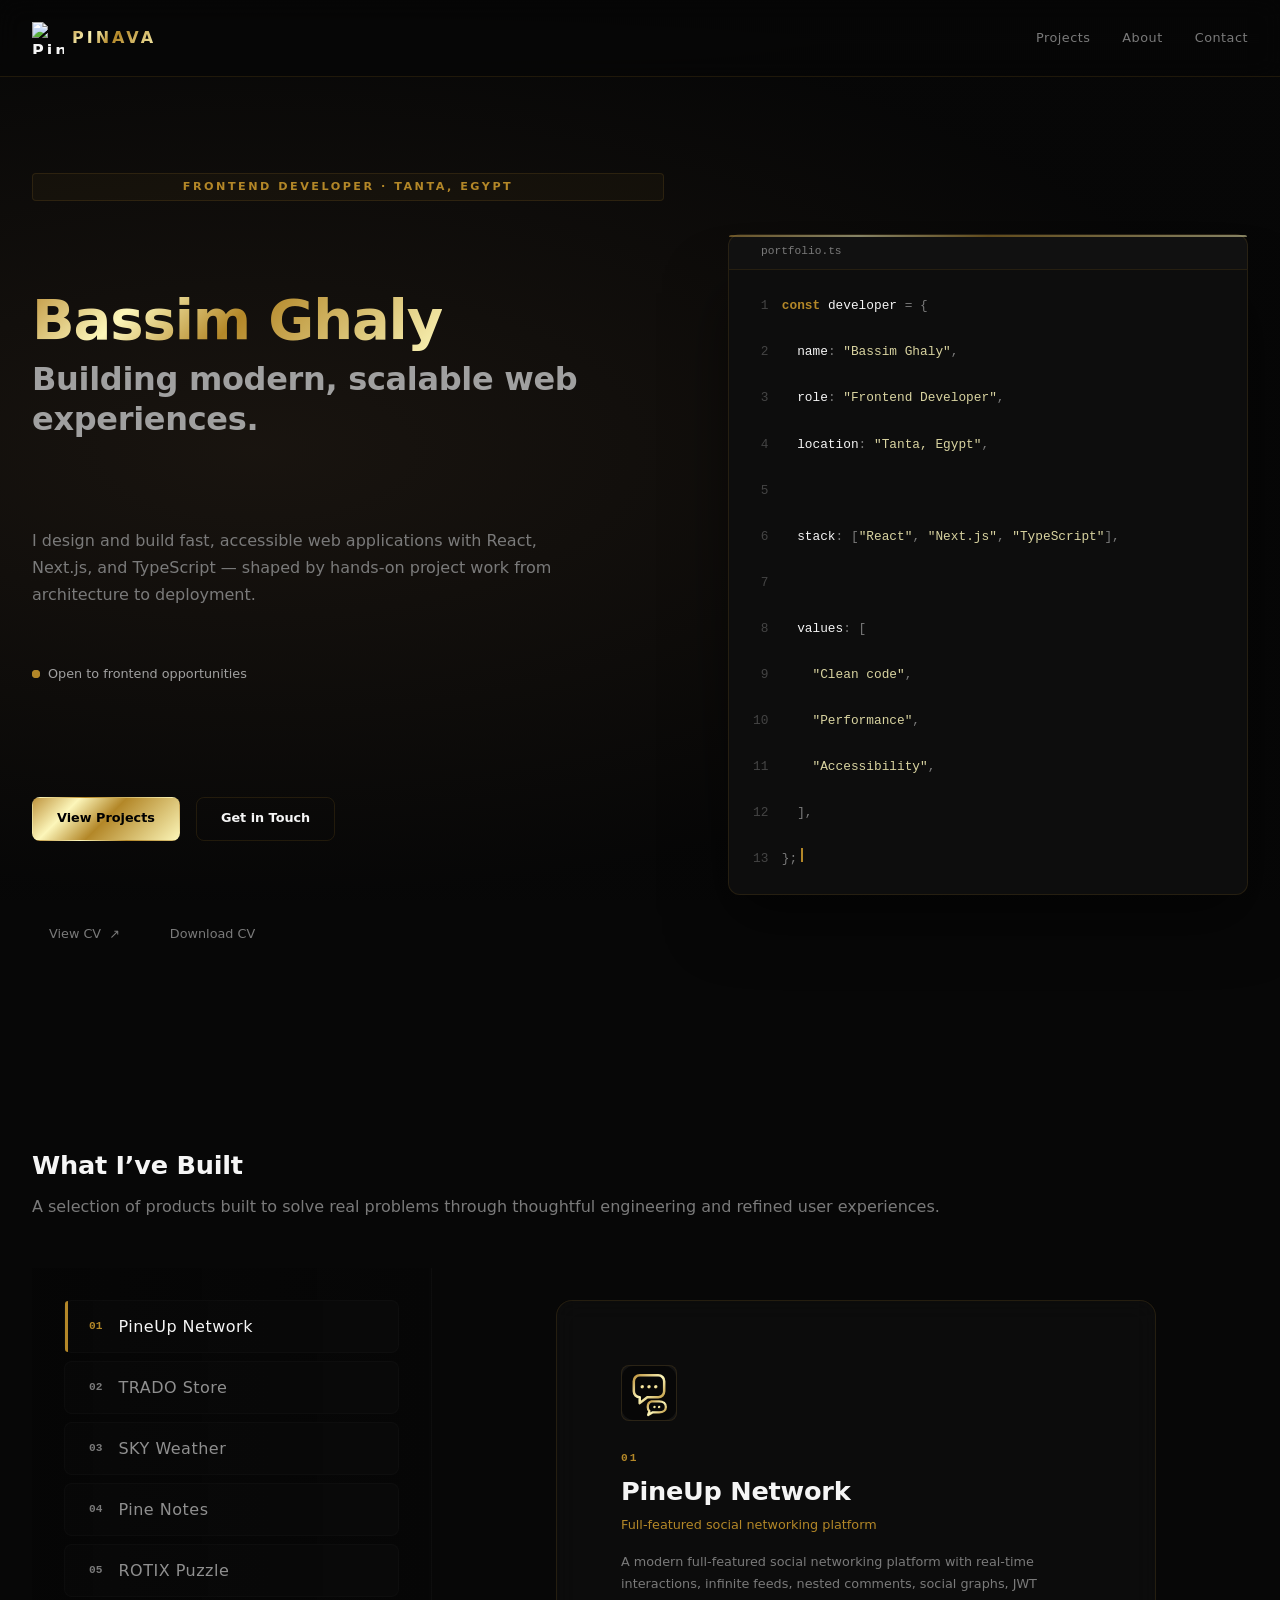
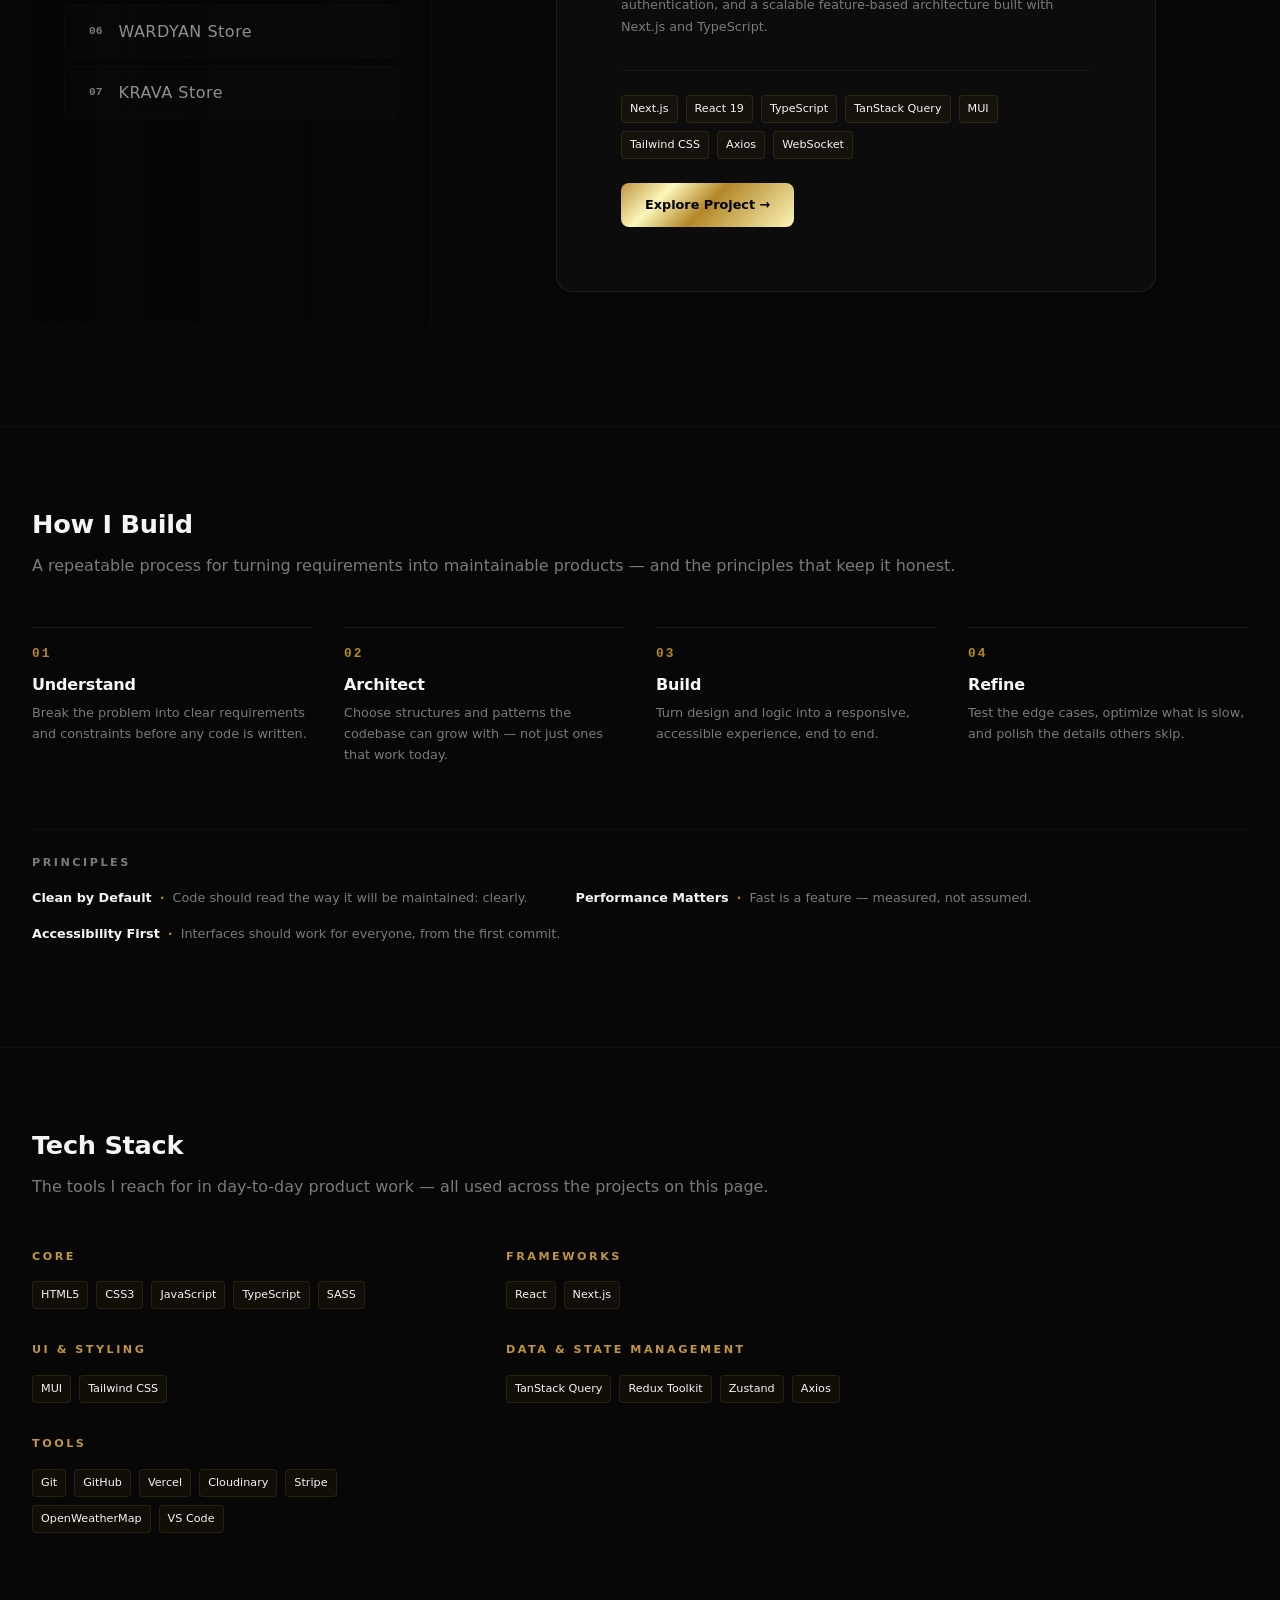
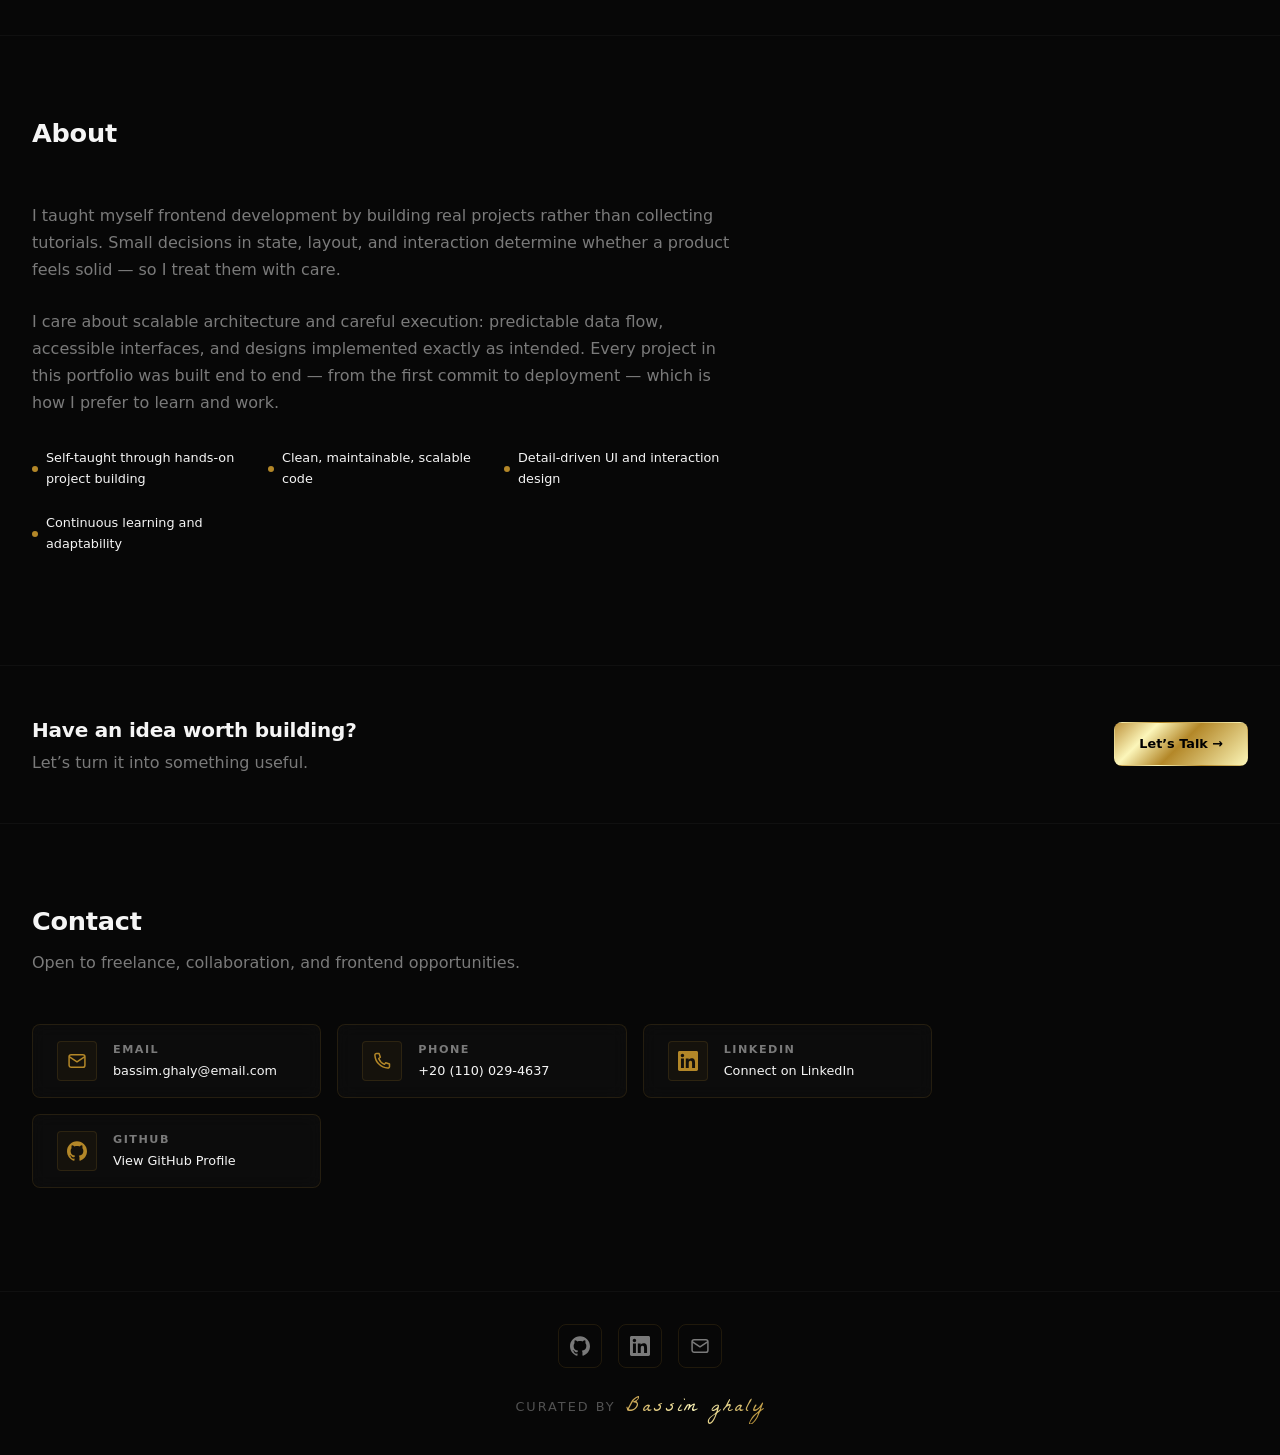
==== commit d8e8678b: "replace logo & favicon with urls" ====
--- a/index.html
+++ b/index.html
@@ -7,23 +7,23 @@
     <meta name="description" content="Pinava is the personal portfolio of Bassim Ghaly, a Frontend Developer based in Tanta, Egypt, building modern, scalable web experiences with React, Next.js, and TypeScript.">
     <meta name="author" content="Bassim Ghaly">
     <meta name="robots" content="index, follow">
-    <link rel="canonical" href="https://pinava-curator.vercel.app/">
-    <link rel="icon" type="image/svg+xml" href="assets/favicon.svg">
-    <link rel="apple-touch-icon" href="assets/favicon.svg">
+    <link rel="canonical" href="https://pinava.vercel.app/">
+    <link rel="icon" type="image/png" href="https://res.cloudinary.com/paihc5qx/image/upload/v1788692456/fav-icon_oz2idi.png">
+    <link rel="apple-touch-icon" href="https://res.cloudinary.com/paihc5qx/image/upload/v1788692456/fav-icon_oz2idi.png">
     <meta name="theme-color" content="#0a0a0a">
     <meta name="color-scheme" content="dark">
     <meta property="og:type" content="website">
-    <meta property="og:url" content="https://pinava-curator.vercel.app/">
+    <meta property="og:url" content="https://pinava.vercel.app/">
     <meta property="og:title" content="Pinava — Frontend Developer Portfolio">
     <meta property="og:description" content="Personal portfolio of Bassim Ghaly, a Frontend Developer building modern, scalable web experiences.">
-    <meta property="og:image" content="/assets/favicon.svg">
+    <meta property="og:image" content="https://res.cloudinary.com/paihc5qx/image/upload/v1788692456/fav-icon_oz2idi.png">
     <meta property="og:image:alt" content="Pinava Logo">
     <meta property="og:site_name" content="Pinava">
     <meta property="og:locale" content="en_US">
     <meta name="twitter:card" content="summary">
     <meta name="twitter:title" content="Pinava — Frontend Developer Portfolio">
     <meta name="twitter:description" content="Personal portfolio of Bassim Ghaly, a Frontend Developer building modern, scalable web experiences.">
-    <meta name="twitter:image" content="/assets/favicon.svg">
+    <meta name="twitter:image" content="https://res.cloudinary.com/paihc5qx/image/upload/v1788692456/fav-icon_oz2idi.png">
     <meta name="twitter:image:alt" content="Pinava Logo">
     <link rel="stylesheet" href="css/base.css">
     <link rel="stylesheet" href="css/layout.css">
@@ -35,9 +35,9 @@
         "@graph": [
             {
                 "@type": "Person",
-                "@id": "https://pinava-curator.vercel.app/#person",
+                "@id": "https://pinava.vercel.app/#person",
                 "name": "Bassim Ghaly",
-                "url": "https://pinava-curator.vercel.app/",
+                "url": "https://pinava.vercel.app/",
                 "email": "mailto:bassim.ghaly@email.com",
                 "sameAs": [
                     "https://github.com/bassim-ghaly-14",
@@ -47,11 +47,11 @@
             },
             {
                 "@type": "WebSite",
-                "@id": "https://pinava-curator.vercel.app/#website",
-                "url": "https://pinava-curator.vercel.app/",
+                "@id": "https://pinava.vercel.app/#website",
+                "url": "https://pinava.vercel.app/",
                 "name": "Pinava",
                 "description": "Personal portfolio of Bassim Ghaly, a frontend developer building modern web interfaces.",
-                "publisher": { "@id": "https://pinava-curator.vercel.app/#person" }
+                "publisher": { "@id": "https://pinava.vercel.app/#person" }
             }
         ]
     }
@@ -85,7 +85,7 @@
     <header class="site-header reveal">
         <div class="header-inner">
             <a href="#hero" class="header-brand" aria-label="Pinava home">
-                <img src="assets/favicon.svg" alt="" class="header-logo" width="32" height="32">
+                <img src="https://res.cloudinary.com/paihc5qx/image/upload/v1788692456/fav-icon_oz2idi.png" alt="Pinava Logo" class="header-logo" width="32" height="32">
                 <span class="header-brand-text">PINAVA</span>
             </a>
             <nav class="header-nav" aria-label="Primary">
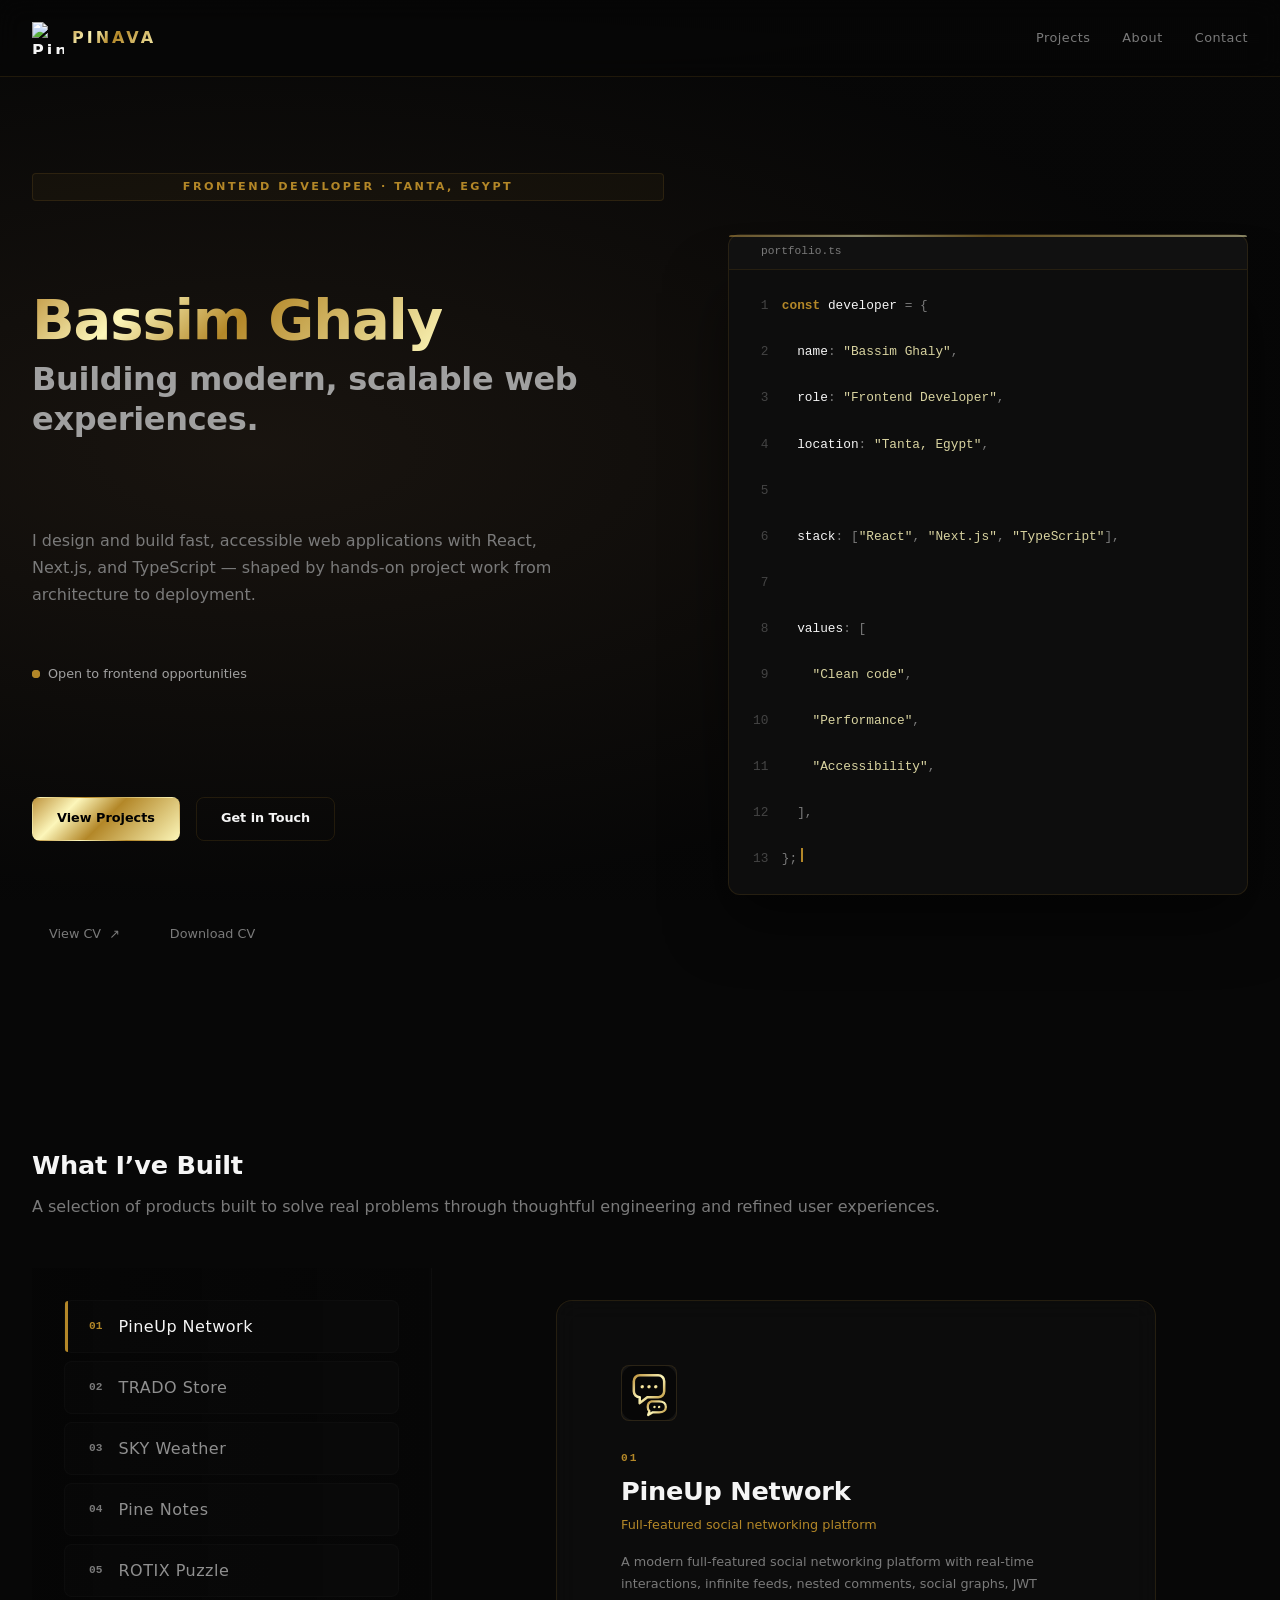
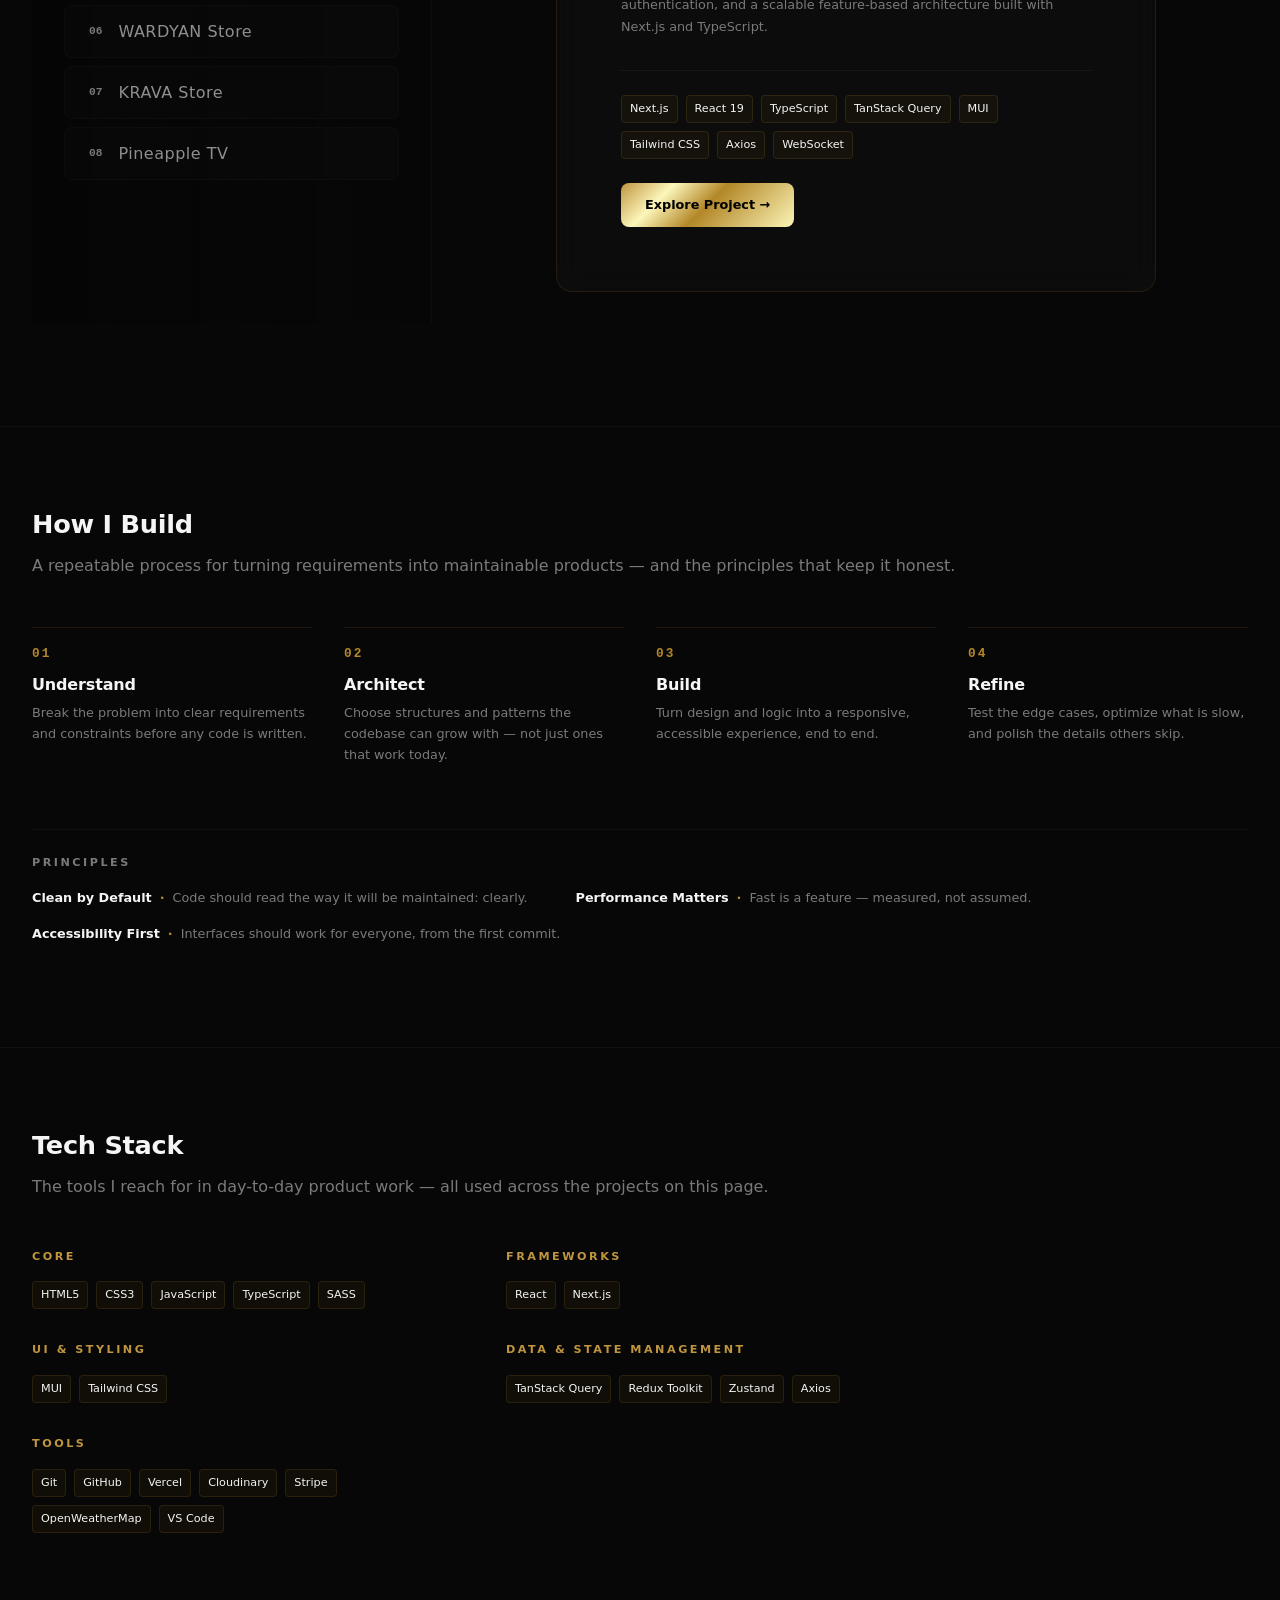
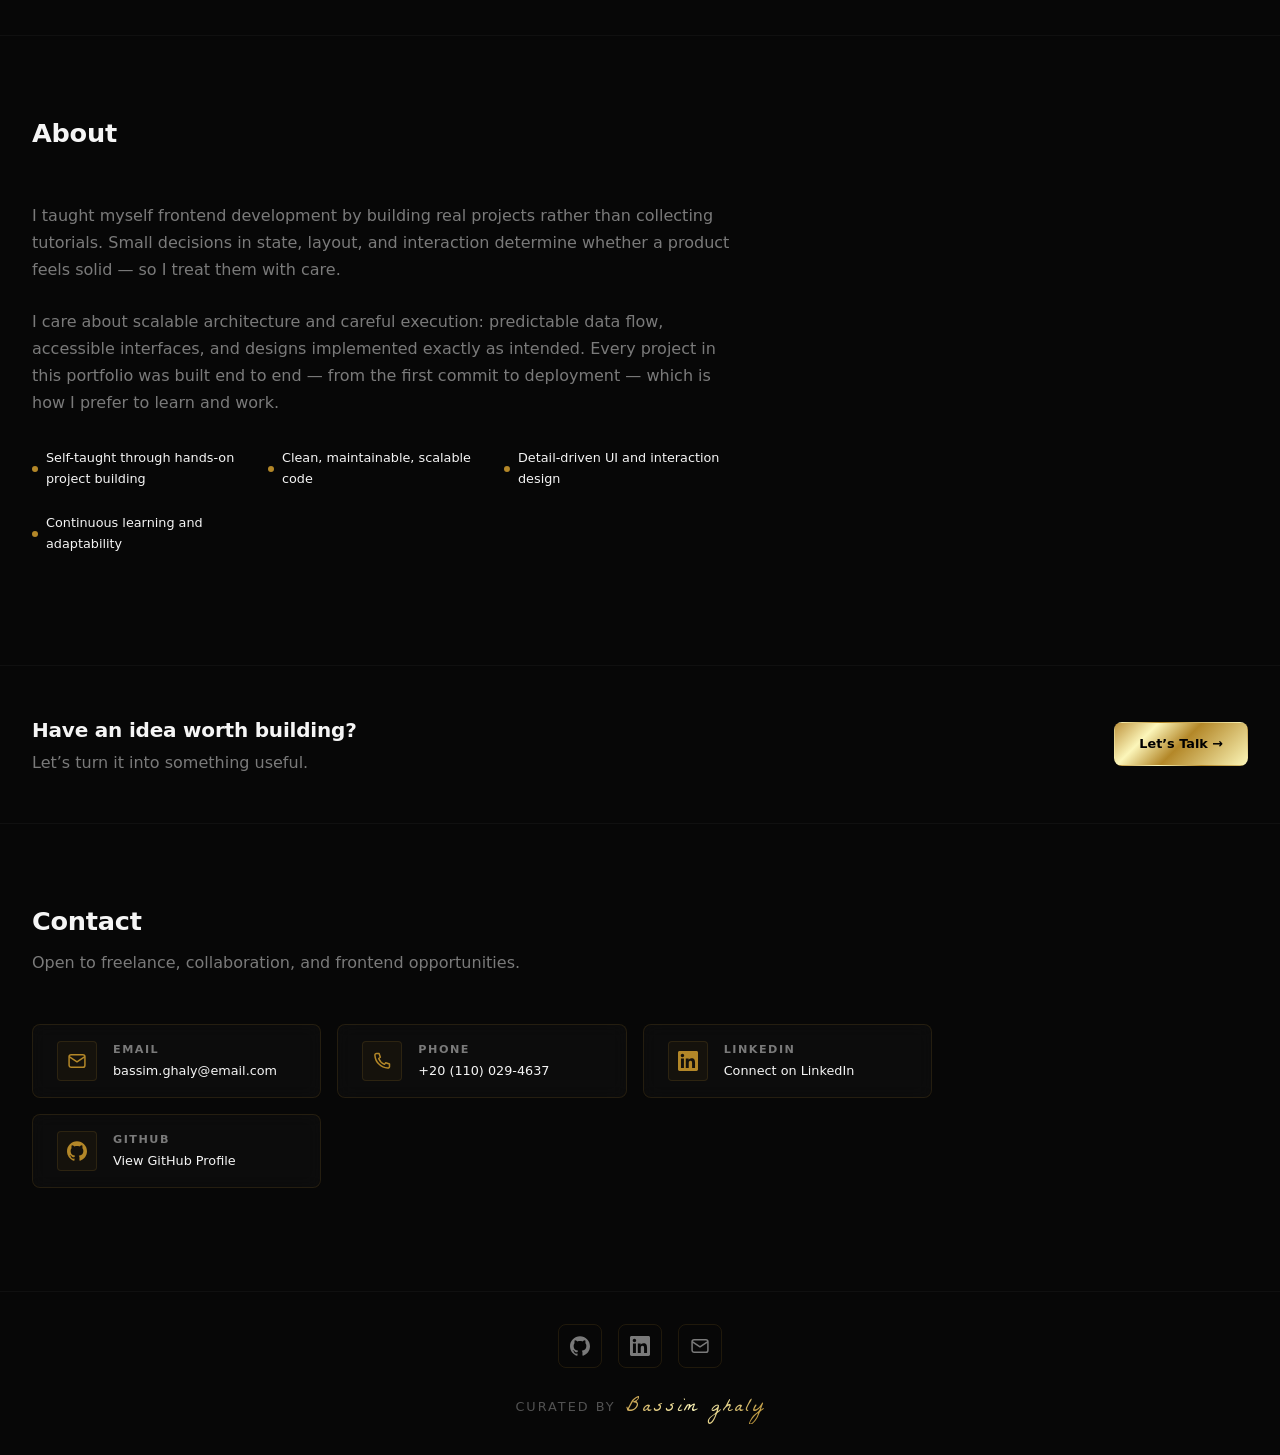
==== commit c82b2c9c: "refactor: resolve SonarCloud issues and improve code quality" ====
--- a/index.html
+++ b/index.html
@@ -426,7 +426,7 @@
          lifecycle (lazy src, load timeout, fallback, cleanup) and scroll locking
          directly to these nodes, some without null guards. This markup MUST remain
          in the initial document; do not move it into a runtime-fetched partial. -->
-    <div class="project-viewer" id="projectViewer" role="dialog" aria-modal="true" aria-labelledby="viewedProjectTitle" aria-hidden="true">
+    <dialog class="project-viewer" id="projectViewer" aria-labelledby="viewedProjectTitle">
         <button class="close-btn" id="closeViewer" type="button" aria-label="Close viewer">&times;</button>
 
         <div class="viewer-content">
@@ -460,7 +460,7 @@
                 </div>
             </div>
         </div>
-    </div>
+    </dialog>
 
     <script src="js/projects.js" defer></script>
     <script src="js/app.js" defer></script>
--- a/css/base.css
+++ b/css/base.css
@@ -99,6 +99,7 @@
 html {
     scroll-behavior: smooth;
     -webkit-text-size-adjust: 100%;
+    color-scheme: dark;
 }
 
 body {
@@ -199,10 +200,6 @@
 }
 
 /* --- Custom Scrollbar (Pinava identity: dark track, restrained gold thumb) --- */
-html {
-    color-scheme: dark;
-}
-
 ::-webkit-scrollbar {
     width: 12px;
     height: 12px;
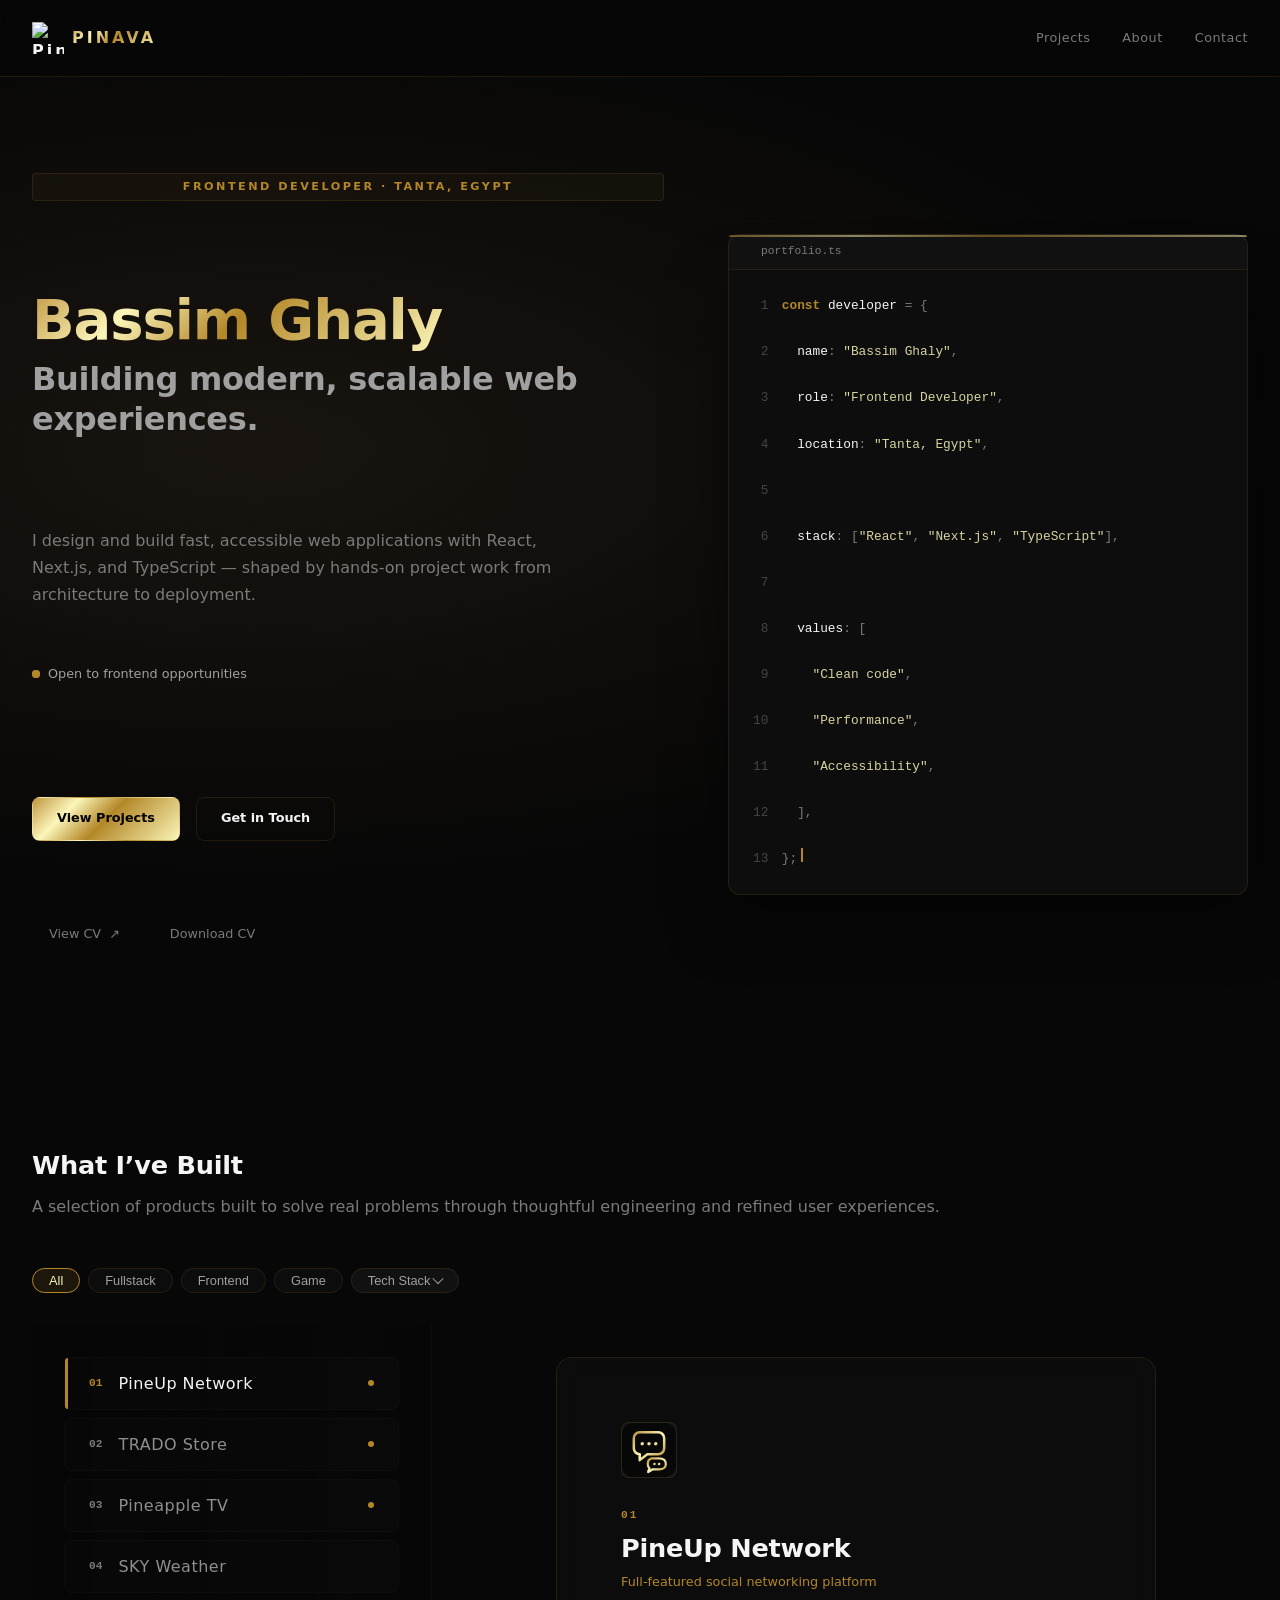
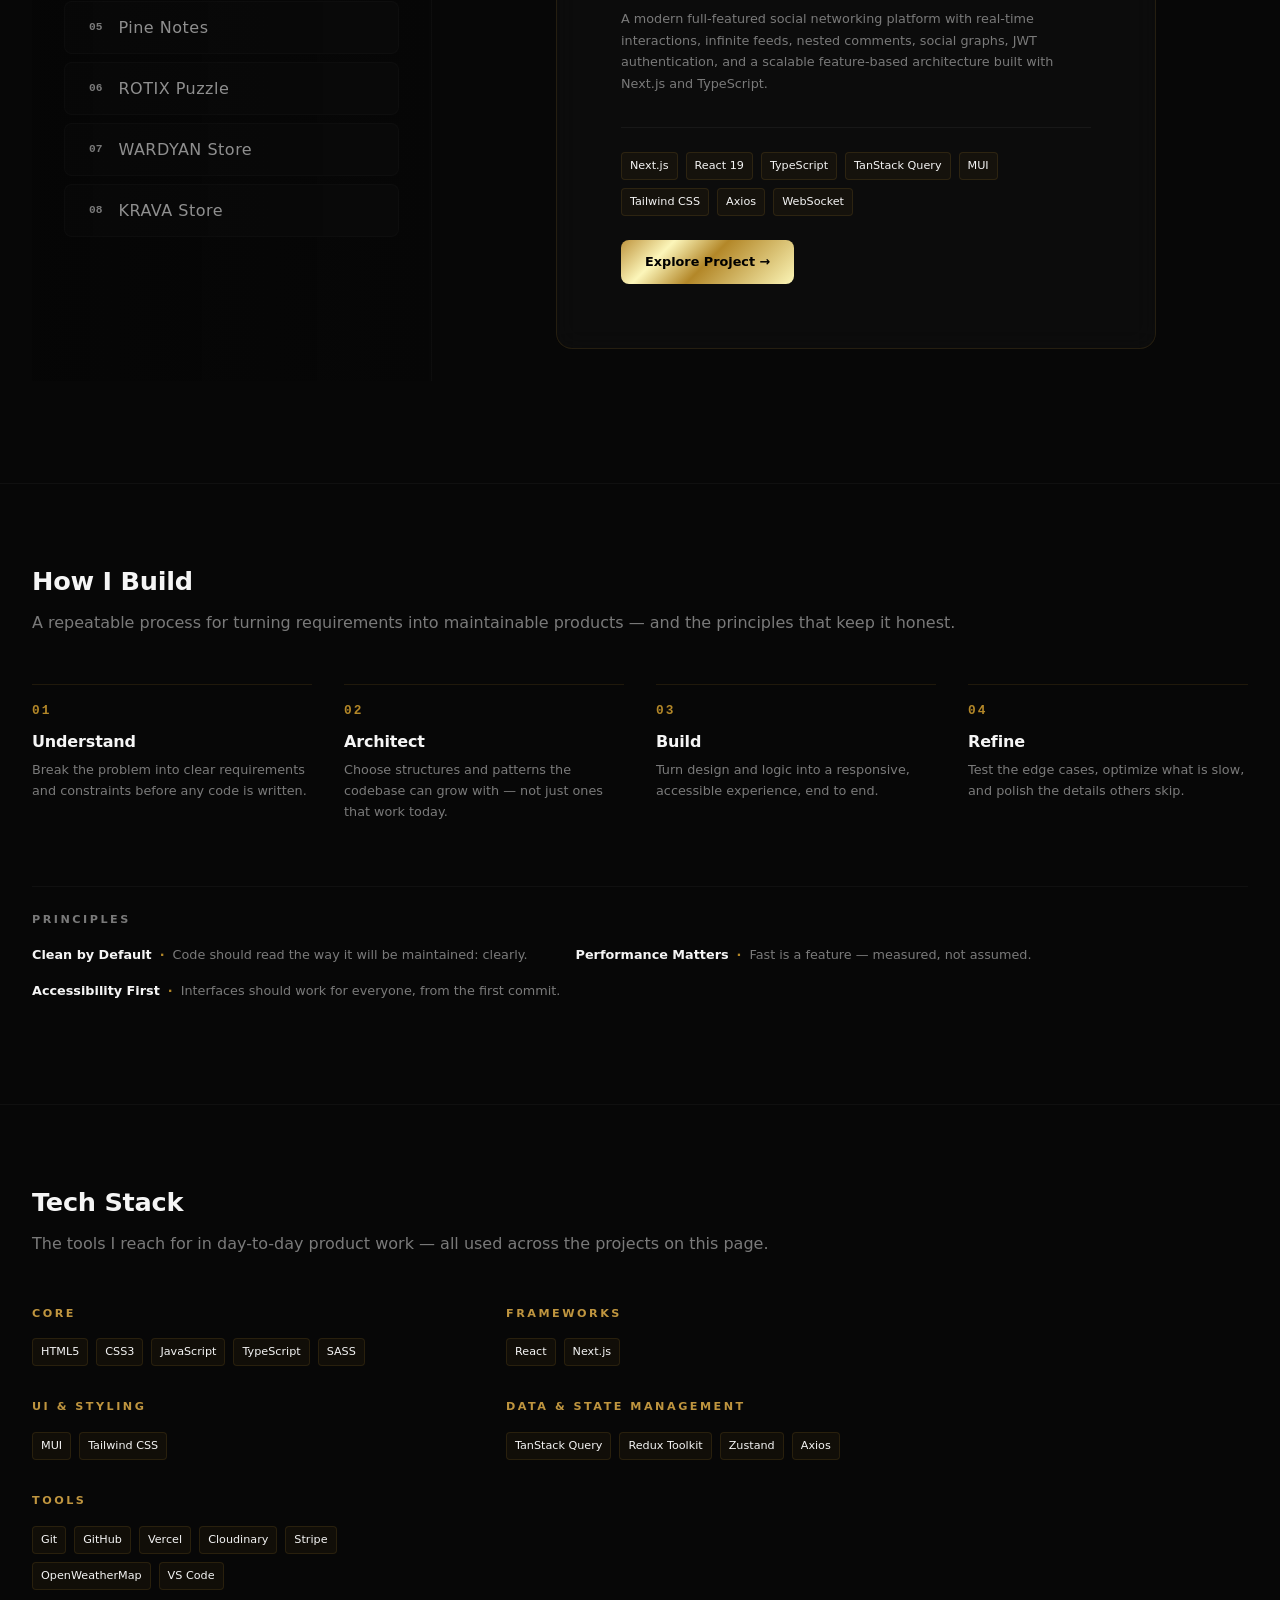
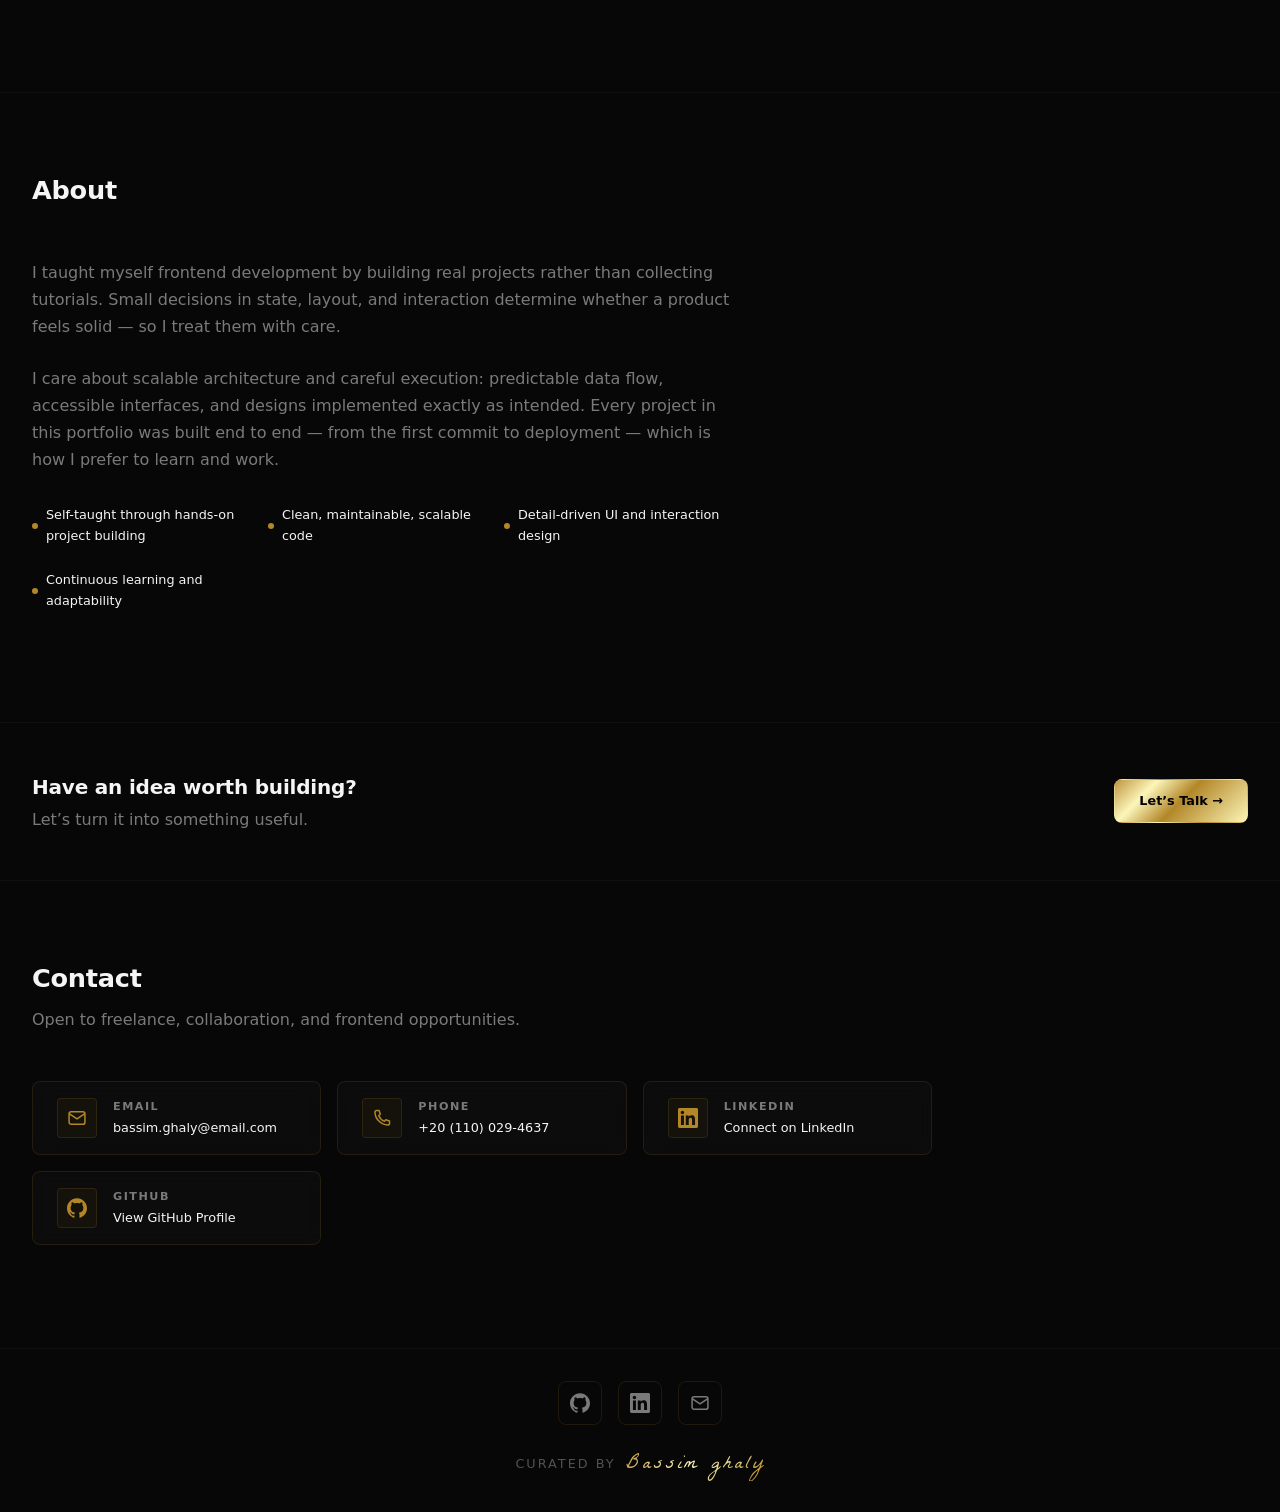
==== commit 2f8cba47: "feat: enhance project discovery and showcase experience * add category filters and multi-select tech" ====
--- a/index.html
+++ b/index.html
@@ -162,6 +162,8 @@
                 <p class="section-subtitle">A selection of products built to solve real problems through thoughtful engineering and refined user experiences.</p>
             </div>
 
+            <div class="project-filters" id="projectFilters" role="group" aria-label="Filter projects by category"></div>
+
             <div class="showcase-area">
                 <aside class="sidebar-controls">
                     <nav class="geometric-menu" id="geometricMenu" aria-label="Project list"></nav>
@@ -427,33 +429,75 @@
          directly to these nodes, some without null guards. This markup MUST remain
          in the initial document; do not move it into a runtime-fetched partial. -->
     <dialog class="project-viewer" id="projectViewer" aria-labelledby="viewedProjectTitle">
-        <button class="close-btn" id="closeViewer" type="button" aria-label="Close viewer">&times;</button>
-
         <div class="viewer-content">
-            <div class="preview-frame">
-                <div class="preview-frame-header" aria-hidden="true">
-                    <div class="preview-frame-dots">
-                        <span class="preview-dot"></span>
-                        <span class="preview-dot"></span>
-                        <span class="preview-dot"></span>
+            <button class="close-btn" id="closeViewer" type="button" aria-label="Close viewer">&times;</button>
+
+            <!-- Mobile-only segmented tab navigation (Overview | Live Preview | Case Study).
+                 Hidden on desktop, where the full stacked layout is shown at once. -->
+            <div class="viewer-mobile-tabs" role="tablist" aria-label="Project viewer sections">
+                <button class="viewer-tab" id="tabOverview" type="button" role="tab"
+                        aria-selected="true" aria-controls="panelOverview">Overview</button>
+                <button class="viewer-tab" id="tabPreview" type="button" role="tab"
+                        aria-selected="false" aria-controls="panelPreview" tabindex="-1">Live Preview</button>
+                <button class="viewer-tab" id="tabCaseStudy" type="button" role="tab"
+                        aria-selected="false" aria-controls="panelCaseStudy" tabindex="-1">Case Study</button>
+            </div>
+
+            <div class="viewer-panels">
+                <!-- Overview panel — mobile-only content (title, tagline, description,
+                     highlights, tech stack). Populated by app.js; hidden on desktop. -->
+                <section class="viewer-panel viewer-panel-overview" id="panelOverview" role="tabpanel" aria-labelledby="tabOverview" tabindex="0">
+                    <div class="viewer-overview">
+                        <h3 class="viewer-overview-title" id="viewerOverviewTitle"></h3>
+                        <p class="viewer-overview-tagline" id="viewerOverviewTagline"></p>
+                        <p class="viewer-overview-desc" id="viewerOverviewDesc"></p>
+                        <div class="viewer-overview-block" id="viewerHighlightsBlock">
+                            <h4 class="viewer-overview-heading">Highlights</h4>
+                            <ul class="viewer-highlights" id="viewerHighlights"></ul>
+                        </div>
+                        <div class="viewer-overview-block" id="viewerTechsBlock">
+                            <h4 class="viewer-overview-heading">Tech Stack</h4>
+                            <div class="viewer-overview-techs" id="viewerTechs"></div>
+                        </div>
                     </div>
-                    <span class="preview-frame-label">Live Preview</span>
-                    <span class="preview-frame-status"><span class="preview-status-dot"></span>Live</span>
-                </div>
-                <div class="iframe-wrapper">
-                    <iframe id="projectIframe" title="Project Live Preview" loading="lazy" referrerpolicy="no-referrer" sandbox="allow-scripts allow-same-origin allow-forms allow-popups"></iframe>
-                    <div class="iframe-loader" id="iframeLoader" hidden>Loading preview...</div>
-                    <div class="iframe-fallback" id="iframeFallback" hidden>
-                        <p>Live preview unavailable in embedded mode.</p>
-                        <a href="#" id="iframeFallbackLink" target="_blank" rel="noopener noreferrer" class="btn btn-primary">Open Live Site</a>
+                </section>
+
+                <!-- Live Preview panel — same iframe + loader/timeout/fallback lifecycle. -->
+                <section class="viewer-panel viewer-panel-preview" id="panelPreview" role="tabpanel" aria-labelledby="tabPreview" tabindex="0">
+                    <div class="preview-frame">
+                        <div class="preview-frame-header" aria-hidden="true">
+                            <div class="preview-frame-dots">
+                                <span class="preview-dot"></span>
+                                <span class="preview-dot"></span>
+                                <span class="preview-dot"></span>
+                            </div>
+                            <span class="preview-frame-label">Live Preview</span>
+                            <span class="preview-frame-status"><span class="preview-status-dot"></span>Live</span>
+                        </div>
+                        <div class="iframe-wrapper">
+                            <iframe id="projectIframe" title="Project Live Preview" loading="lazy" referrerpolicy="no-referrer" sandbox="allow-scripts allow-same-origin allow-forms allow-popups"></iframe>
+                            <div class="iframe-loader" id="iframeLoader" hidden>
+                                <span class="spinner" aria-hidden="true"></span>
+                                <span class="visually-hidden">Loading preview…</span>
+                            </div>
+                            <div class="iframe-fallback" id="iframeFallback" hidden>
+                                <p>Live preview unavailable in embedded mode.</p>
+                                <a href="#" id="iframeFallbackLink" target="_blank" rel="noopener noreferrer" class="btn btn-primary">Open Live Site</a>
+                            </div>
+                        </div>
                     </div>
-                </div>
+                </section>
+
+                <!-- Case Study panel — full vertical space on mobile instead of a
+                     nested scroll region inside .project-details. -->
+                <section class="viewer-panel viewer-panel-case-study" id="panelCaseStudy" role="tabpanel" aria-labelledby="tabCaseStudy" tabindex="0">
+                    <div class="viewer-case-study" id="viewerCaseStudy" hidden></div>
+                </section>
             </div>
 
             <div class="project-details">
                 <h3 id="viewedProjectTitle">Project Title</h3>
                 <p id="viewedProjectDesc">Project description.</p>
-                <div class="viewer-case-study" id="viewerCaseStudy" hidden></div>
                 <div class="project-links">
                     <a href="#" id="liveLink" target="_blank" rel="noopener noreferrer" class="btn btn-primary">Launch Live Site</a>
                     <a href="#" id="repoLink" target="_blank" rel="noopener noreferrer" class="btn btn-secondary">View GitHub</a>
--- a/css/layout.css
+++ b/css/layout.css
@@ -109,6 +109,8 @@
     align-items: center;
     justify-content: center;
     text-align: center;
+    white-space: nowrap;
+    max-width: 100%;
     gap: var(--space-sm);
     color: var(--gold-solid);
     font-size: var(--text-xs);
--- a/css/sections.css
+++ b/css/sections.css
@@ -244,6 +244,166 @@
 }
 
 
+/* --- Project Category Filters --- */
+.project-filters {
+    display: flex;
+    flex-wrap: wrap;
+    gap: var(--space-sm);
+    margin: var(--space-md) 0 var(--space-xl);
+}
+.project-filter-btn {
+    padding: var(--space-xs) var(--space-md);
+    background: var(--color-surface);
+    border: 1px solid var(--color-border);
+    border-radius: 999px;
+    color: var(--color-text-secondary);
+    font-size: var(--text-sm);
+    font-weight: 500;
+    cursor: pointer;
+    transition: color var(--duration-fast) var(--ease-out),
+                border-color var(--duration-fast) var(--ease-out),
+                background var(--duration-fast) var(--ease-out);
+}
+.project-filter-btn:hover {
+    border-color: var(--color-border-strong);
+    color: var(--color-text);
+}
+.project-filter-btn:focus-visible {
+    outline: 2px solid var(--gold-light);
+    outline-offset: 2px;
+}
+.project-filter-btn[aria-pressed="true"] {
+    background: rgba(179, 135, 40, 0.12);
+    border-color: var(--gold-solid);
+    color: var(--gold-light);
+}
+
+/* --- Tech Stack Multi-Select Filter --- */
+.tech-filter {
+    position: relative;
+    display: inline-block;
+}
+/* Distinct "dropdown control" identity: solid elevated surface, chevron. */
+.tech-filter-trigger {
+    display: inline-flex;
+    align-items: center;
+    gap: var(--space-xs);
+    background: var(--color-surface-elevated);
+}
+.tech-filter-trigger .tech-filter-chevron {
+    width: 8px;
+    height: 8px;
+    flex-shrink: 0;
+    border-right: 1.5px solid currentColor;
+    border-bottom: 1.5px solid currentColor;
+    transform: rotate(45deg) translate(-1px, -1px);
+    transition: transform var(--duration-fast) var(--ease-out);
+}
+.tech-filter-trigger[aria-expanded="true"] {
+    border-color: var(--gold-solid);
+    color: var(--gold-light);
+    background: rgba(179, 135, 40, 0.12);
+}
+.tech-filter-trigger[aria-expanded="true"] .tech-filter-chevron {
+    transform: rotate(-135deg) translate(-1px, -1px);
+}
+.tech-filter-trigger.has-selection {
+    background: rgba(179, 135, 40, 0.12);
+    border-color: var(--gold-solid);
+    color: var(--gold-light);
+}
+.tech-filter-panel {
+    position: absolute;
+    top: calc(100% + var(--space-xs));
+    left: 0;
+    z-index: 30;
+    min-width: 220px;
+    max-width: min(300px, calc(100vw - 3rem));
+    max-height: min(340px, 50vh);
+    overflow-y: auto;
+    padding: var(--space-sm);
+    /* Opaque floating menu — strongest surface token, readable over anything */
+    background: var(--color-surface-elevated);
+    border: 1px solid var(--color-border-strong);
+    border-radius: var(--radius-lg);
+    box-shadow: 0 16px 40px rgba(0, 0, 0, 0.5);
+    display: flex;
+    flex-direction: column;
+    gap: 2px;
+}
+.tech-filter-option {
+    display: flex;
+    align-items: center;
+    gap: var(--space-sm);
+    padding: var(--space-xs) var(--space-sm);
+    border-radius: var(--radius-md);
+    color: var(--color-text-secondary);
+    font-size: var(--text-sm);
+    cursor: pointer;
+    min-height: 36px;
+    transition: color var(--duration-fast) var(--ease-out),
+                background var(--duration-fast) var(--ease-out);
+}
+.tech-filter-option:hover {
+    background: rgba(179, 135, 40, 0.08);
+    color: var(--color-text);
+}
+.tech-filter-option:has(input:checked) {
+    color: var(--gold-light);
+    font-weight: 500;
+    background: rgba(179, 135, 40, 0.08);
+}
+.tech-filter-option input[type="checkbox"] {
+    accent-color: var(--gold-solid);
+    width: 15px;
+    height: 15px;
+    margin: 0;
+    flex-shrink: 0;
+    cursor: pointer;
+}
+.tech-filter-option input[type="checkbox"]:focus-visible {
+    outline: 2px solid var(--gold-light);
+    outline-offset: 2px;
+}
+.tech-filter-clear {
+    margin-top: var(--space-xs);
+    padding: calc(var(--space-xs) * 0.75) var(--space-sm);
+    background: transparent;
+    border: none;
+    border-radius: var(--radius-sm);
+    color: var(--color-text-muted);
+    font-size: var(--text-xs);
+    font-family: inherit;
+    cursor: pointer;
+    align-self: flex-start;
+    text-decoration: underline;
+    text-underline-offset: 3px;
+    transition: color var(--duration-fast) var(--ease-out);
+}
+.tech-filter-clear:hover {
+    color: var(--color-text);
+}
+.tech-filter-clear:focus-visible {
+    outline: 2px solid var(--gold-light);
+    outline-offset: 2px;
+}
+
+/* --- Filters Empty State (desktop registry + mobile grid) --- */
+.filters-empty-state {
+    display: flex;
+    flex-direction: column;
+    align-items: flex-start;
+    gap: var(--space-sm);
+    padding: var(--space-lg);
+    border: 1px dashed var(--color-border);
+    border-radius: var(--radius-lg, 12px);
+    color: var(--color-text-secondary);
+    width: 100%;
+}
+.filters-empty-state .empty-state {
+    margin: 0;
+}
+
 /* --- Mobile Projects List --- */
 .mobile-projects-list {
     display: none;
@@ -351,6 +511,31 @@
 }
 .project-card.featured:hover {
     border-color: var(--gold-solid);
+}
+
+/* Featured badge — subtle, consistent indication on project cards */
+.card-featured-badge {
+    margin-left: auto;
+    padding: 1px var(--space-sm);
+    background: rgba(179, 135, 40, 0.1);
+    border: 1px solid var(--color-border-strong);
+    border-radius: 999px;
+    font-size: var(--text-xs);
+    font-weight: 600;
+    letter-spacing: 0.04em;
+    color: var(--gold-light);
+    white-space: nowrap;
+    flex-shrink: 0;
+}
+
+/* Featured marker in the desktop registry menu */
+.menu-item-featured {
+    width: 6px;
+    height: 6px;
+    margin-left: auto;
+    border-radius: 50%;
+    background: var(--gold-solid);
+    flex-shrink: 0;
 }
 
 /* --- About Section --- */
@@ -705,7 +890,20 @@
 .project-viewer {
     position: fixed;
     top: 0;
+    right: 0;
+    bottom: 0;
     left: 0;
+    /* The marker now uses the native <dialog> element + showModal(). Browsers
+       apply user-agent defaults to <dialog> (a default frame/border, 1em
+       padding, auto margins and width/height caps that inset the box 10px and
+       center it). Those defaults are not part of the original full-bleed dark
+       sheet, so reset them here at the source — otherwise the modal renders as
+       a white-framed, padded card and breaks the layout on small screens. */
+    margin: 0;
+    padding: 0;
+    border: 0;
+    max-width: none;
+    max-height: none;
     width: 100%;
     height: 100%;
     background: rgba(3, 3, 3, 0.96);
@@ -724,24 +922,24 @@
 
 .close-btn {
     position: absolute;
-    top: var(--space-md);
-    right: var(--space-lg);
+    top: var(--space-xs);
+    right: var(--space-xs);
+    width: 44px;
+    height: 44px;
+    display: flex;
+    align-items: center;
+    justify-content: center;
+    line-height: 1;
+    z-index: 3;
     background: rgba(20, 20, 20, 0.8);
     border: 1px solid var(--color-border);
     color: var(--color-text);
     font-size: 2rem;
     cursor: pointer;
-    z-index: 101;
+    border-radius: var(--radius-md);
     transition: color var(--duration-fast) var(--ease-out),
                 transform var(--duration-normal) var(--ease-out),
                 background var(--duration-fast) var(--ease-out);
-    width: 44px;
-    height: 44px;
-    display: flex;
-    align-items: center;
-    justify-content: center;
-    line-height: 1;
-    border-radius: var(--radius-md);
 }
 .close-btn:hover {
     color: var(--gold-solid);
@@ -770,18 +968,171 @@
     transform: scale(1);
 }
 
-/* --- Preview Frame (viewer chrome around the live iframe) --- */
-.preview-frame {
+/* --- Viewer Panels & Mobile Tabs --- */
+/* Desktop: no tab bar; the full stacked layout is shown at once (Overview
+   panel hidden — its content is desktop's .project-details region). */
+.viewer-mobile-tabs { display: none; }
+
+.viewer-panels {
     display: flex;
     flex-direction: column;
     flex: 1;
     min-height: 0;
 }
+.viewer-panel {
+    display: flex;
+    flex-direction: column;
+    min-height: 0;
+}
+.viewer-panel[hidden] { display: none; }
+.viewer-panel-overview { display: none; }
+.viewer-panel-preview {
+    flex: 1;
+    min-height: 0;
+}
+/* Desktop case study: same restrained height it had inside .project-details */
+.viewer-panel-case-study {
+    flex-basis: auto;
+    max-height: 34vh;
+    overflow-y: auto;
+    border-top: 1px solid var(--color-border);
+}
+
+@media (max-width: 768px) {
+    /* Segmented tab navigation: Overview | Live Preview | Case Study */
+    .viewer-mobile-tabs {
+        display: flex;
+        gap: var(--space-xs);
+        padding: var(--space-sm);
+        background: var(--color-surface-elevated);
+        border-bottom: 1px solid var(--color-border);
+        flex-shrink: 0;
+    }
+    .viewer-tab {
+        flex: 1;
+        padding: var(--space-sm);
+        background: transparent;
+        border: 1px solid transparent;
+        border-radius: var(--radius-md);
+        color: var(--color-text-secondary);
+        font-size: var(--text-sm);
+        font-weight: 500;
+        cursor: pointer;
+        transition: color var(--duration-fast) var(--ease-out),
+                    border-color var(--duration-fast) var(--ease-out),
+                    background var(--duration-fast) var(--ease-out);
+    }
+    .viewer-tab[aria-selected="true"] {
+        background: rgba(179, 135, 40, 0.12);
+        border-color: var(--color-border-strong);
+        color: var(--gold-light);
+    }
+    .viewer-tab:focus-visible {
+        outline: 2px solid var(--gold-light);
+        outline-offset: 2px;
+    }
+    .viewer-tab[hidden] { display: none; }
+
+    /* Only the active panel is visible; it scrolls internally so the CTA
+       footer (.project-details) stays persistently visible. */
+    .viewer-panel { overflow-y: auto; -webkit-overflow-scrolling: touch; }
+    .viewer-panel-preview { overflow: hidden; }
+    .viewer-panel-overview { display: flex; }
+    .viewer-panel-case-study {
+        max-height: none;
+        border-top: none;
+    }
+
+    /* Mobile Overview panel content */
+    .viewer-overview {
+        padding: var(--space-lg);
+        display: flex;
+        flex-direction: column;
+        gap: var(--space-md);
+    }
+    .viewer-overview-title {
+        font-size: var(--text-xl);
+        font-weight: 700;
+        color: var(--color-text);
+    }
+    .viewer-overview-tagline {
+        color: var(--gold-solid);
+        font-size: var(--text-sm);
+        font-weight: 500;
+    }
+    .viewer-overview-desc {
+        color: var(--color-text-secondary);
+        font-size: var(--text-sm);
+        line-height: 1.65;
+    }
+    .viewer-overview-heading {
+        font-size: var(--text-sm);
+        font-weight: 700;
+        letter-spacing: 1px;
+        text-transform: uppercase;
+        color: var(--gold-muted);
+        margin-bottom: var(--space-xs);
+    }
+    .viewer-highlights {
+        list-style: none;
+        display: flex;
+        flex-direction: column;
+        gap: var(--space-xs);
+    }
+    .viewer-highlights li {
+        position: relative;
+        padding-left: var(--space-lg);
+        color: var(--color-text-secondary);
+        font-size: var(--text-sm);
+        line-height: 1.6;
+    }
+    .viewer-highlights li::before {
+        content: '';
+        position: absolute;
+        left: 0;
+        top: 0.6em;
+        width: 6px;
+        height: 6px;
+        background: var(--gold-solid);
+        border-radius: 50%;
+    }
+    .viewer-overview-techs {
+        display: flex;
+        flex-wrap: wrap;
+        gap: var(--space-xs);
+    }
+    .viewer-overview-techs .tech-tag {
+        padding: 2px var(--space-sm);
+        background: rgba(179, 135, 40, 0.06);
+        border: 1px solid rgba(179, 135, 40, 0.15);
+        border-radius: var(--radius-sm);
+        font-size: var(--text-xs);
+        color: var(--color-text);
+        font-weight: 500;
+    }
+
+    /* Persistent footer CTA area: title + links stay visible; the long
+       description lives in the Overview tab instead. */
+    .project-details p { display: none; }
+    .project-details h3 { font-size: var(--text-md); }
+}
+
+
+/* --- Preview Frame (viewer chrome around the live iframe) --- */
+.preview-frame {
+    display: flex;
+    flex-direction: column;
+    flex: 1;
+    min-height: 0;
+}
 .preview-frame-header {
     display: flex;
     align-items: center;
     gap: var(--space-sm);
     padding: var(--space-sm) var(--space-md);
+    /* Leave the top-right corner clear for the absolutely-positioned close
+       button (44px) that now lives on the modal card. */
+    padding-right: calc(var(--space-md) + 44px);
     background: var(--color-surface-elevated);
     border-bottom: 1px solid var(--color-border);
     position: relative;
@@ -846,10 +1197,34 @@
     top: 50%;
     left: 50%;
     transform: translate(-50%, -50%);
-    color: var(--gold-solid);
-    font-weight: 600;
-    font-size: var(--text-sm);
-}
+    display: flex;
+    flex-direction: column;
+    align-items: center;
+    gap: var(--space-sm);
+}
+
+/* CSS-only loading spinner (iframe loader only). */
+.spinner {
+    width: 36px;
+    height: 36px;
+    border-radius: 50%;
+    border: 3px solid rgba(179, 135, 40, 0.2);
+    border-top-color: var(--gold-solid);
+    animation: spinner-rotate 0.8s linear infinite;
+}
+
+@keyframes spinner-rotate {
+    to { transform: rotate(360deg); }
+}
+
+@media (prefers-reduced-motion: reduce) {
+    .spinner {
+        animation: none;
+        border-color: rgba(179, 135, 40, 0.35);
+        border-top-color: var(--gold-solid);
+    }
+}
+
 
 .iframe-fallback {
     position: absolute;
@@ -898,12 +1273,7 @@
 
 /* --- Viewer Case Study --- */
 .viewer-case-study {
-    flex-basis: 100%;
-    width: 100%;
-    max-height: 34vh;
-    overflow-y: auto;
-    padding: var(--space-md) 0 0;
-    border-top: 1px solid var(--color-border);
+    padding: var(--space-lg);
 }
 .case-study-title {
     font-size: var(--text-md);
--- a/css/responsive.css
+++ b/css/responsive.css
@@ -27,7 +27,6 @@
     .project-details { flex-direction: column; align-items: flex-start; }
     .project-details p { margin: var(--space-sm) 0; }
     .project-links { width: 100%; justify-content: space-between; }
-    .viewer-case-study { max-height: 38vh; }
     .contact-cta {
         padding: var(--space-xl) var(--space-lg);
         flex-direction: column;
@@ -38,8 +37,36 @@
 }
 
 @media (max-width: 480px) {
+    /* Mobile typography scale. The base type tokens are clamp(min, vw, max); on
+       narrow screens the vw term falls below the desktop minimum, so every token
+       sat at its desktop floor and phone copy rendered at ~11-13px — a desktop
+       page scaled down. Reassert a deliberately larger, coherent floor on the
+       tokens themselves so body, nav, buttons, cards and the modal scale together
+       instead of leaving desktop-minimum type intact on phones. */
+    :root {
+        --text-xs: clamp(0.75rem, 1.1vw, 0.8125rem);
+        --text-sm: clamp(0.875rem, 1.35vw, 0.9375rem);
+        --text-base: clamp(1rem, 1.5vw, 1.0625rem);
+        --text-md: clamp(1.0625rem, 1.7vw, 1.125rem);
+        --text-lg: clamp(1.375rem, 2vw, 1.5rem);
+        --text-xl: clamp(1.6875rem, 2.5vw, 1.875rem);
+        --text-2xl: clamp(2.25rem, 3.5vw, 2.5rem);
+    }
+
+    /* Section gutters: .projects-section already drops to --space-lg at <=1024,
+       but the other full-width sections kept --space-xl (32px) on phones, reading
+       like scaled-down desktop padding. Unify gutters and trim the vertical rhythm
+       so each section actually uses the available mobile viewport. */
+    .projects-section,
+    .how-build-section,
+    .tech-stack-section,
+    .about-section,
+    .contact-section {
+        padding: clamp(2rem, 4vw, 3rem) var(--space-lg) clamp(2.5rem, 5vw, 3.5rem);
+    }
+
     .header-nav { gap: var(--space-md); }
-    .header-nav-link { font-size: var(--text-xs); }
+    .header-nav-link { font-size: var(--text-sm); }
     .hero-actions { flex-direction: column; }
     .hero-actions .btn { width: 100%; }
     .hero-cv-actions { flex-direction: column; }
